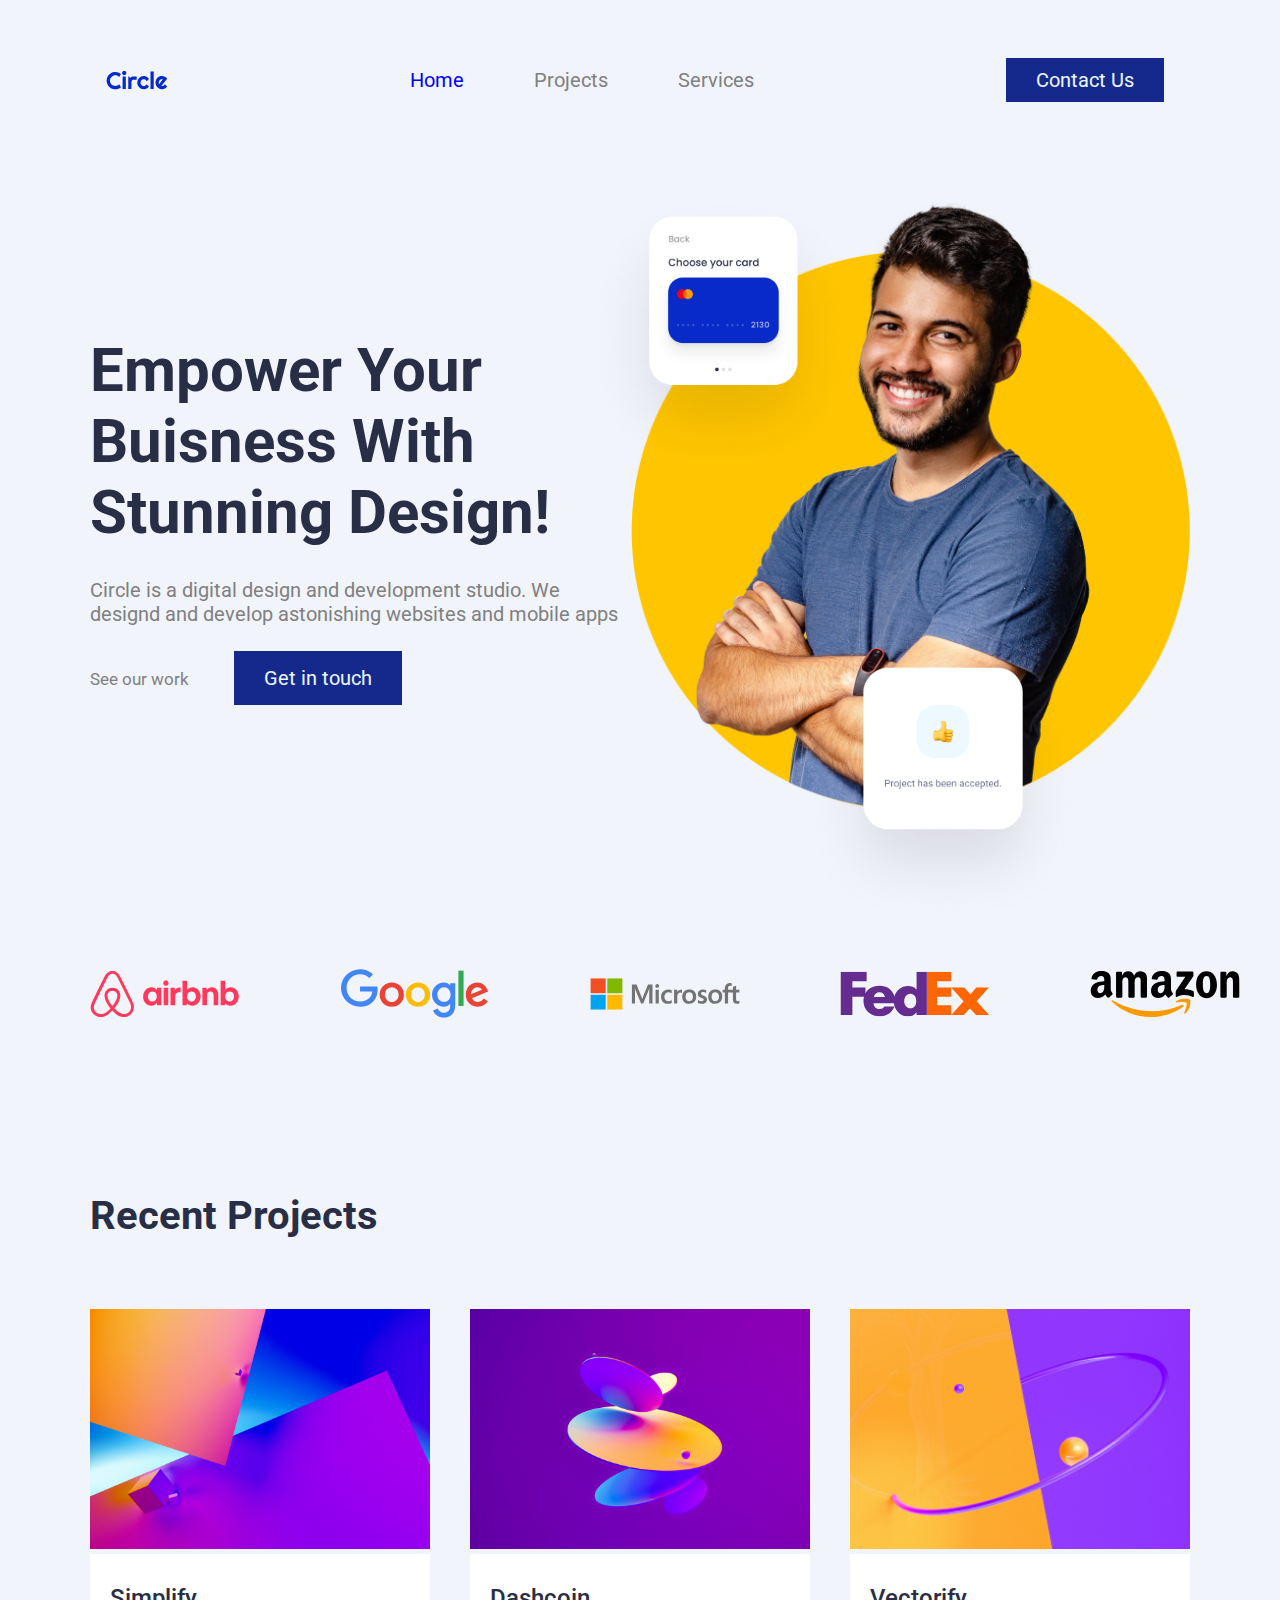
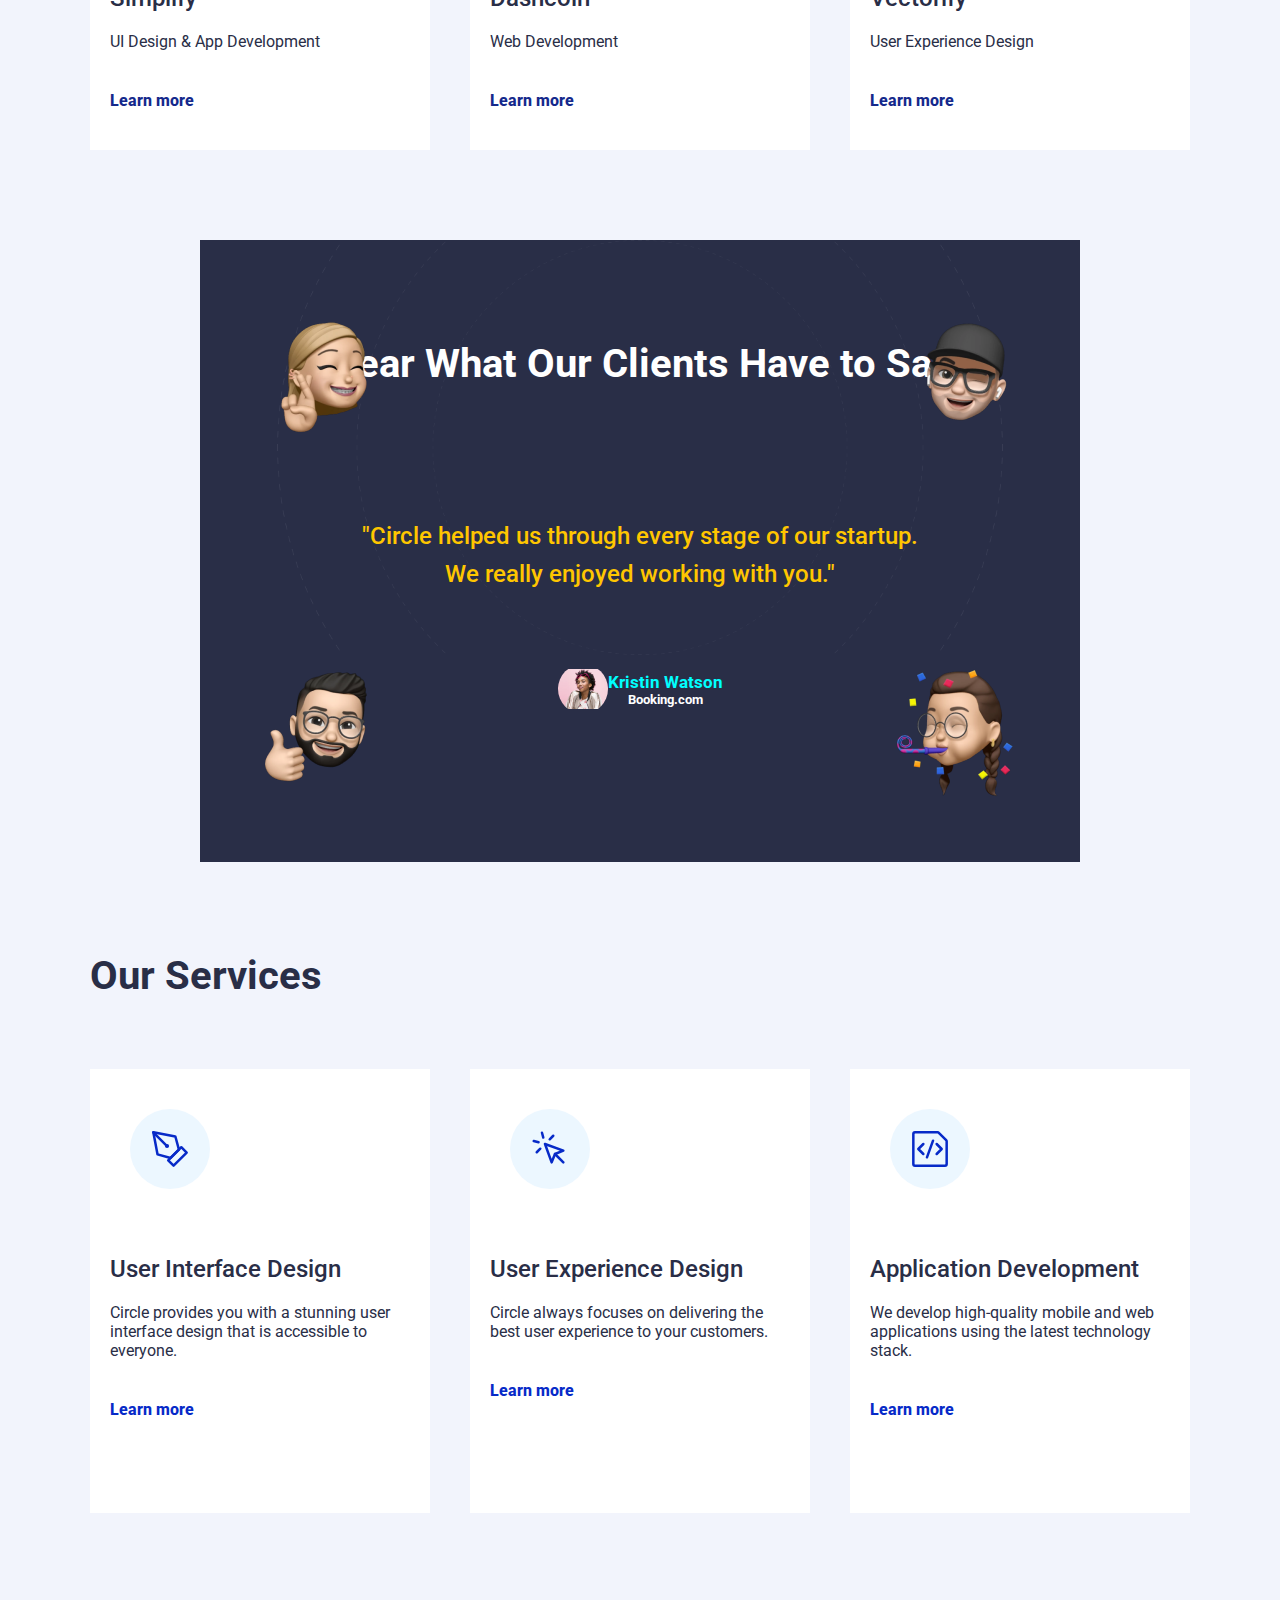
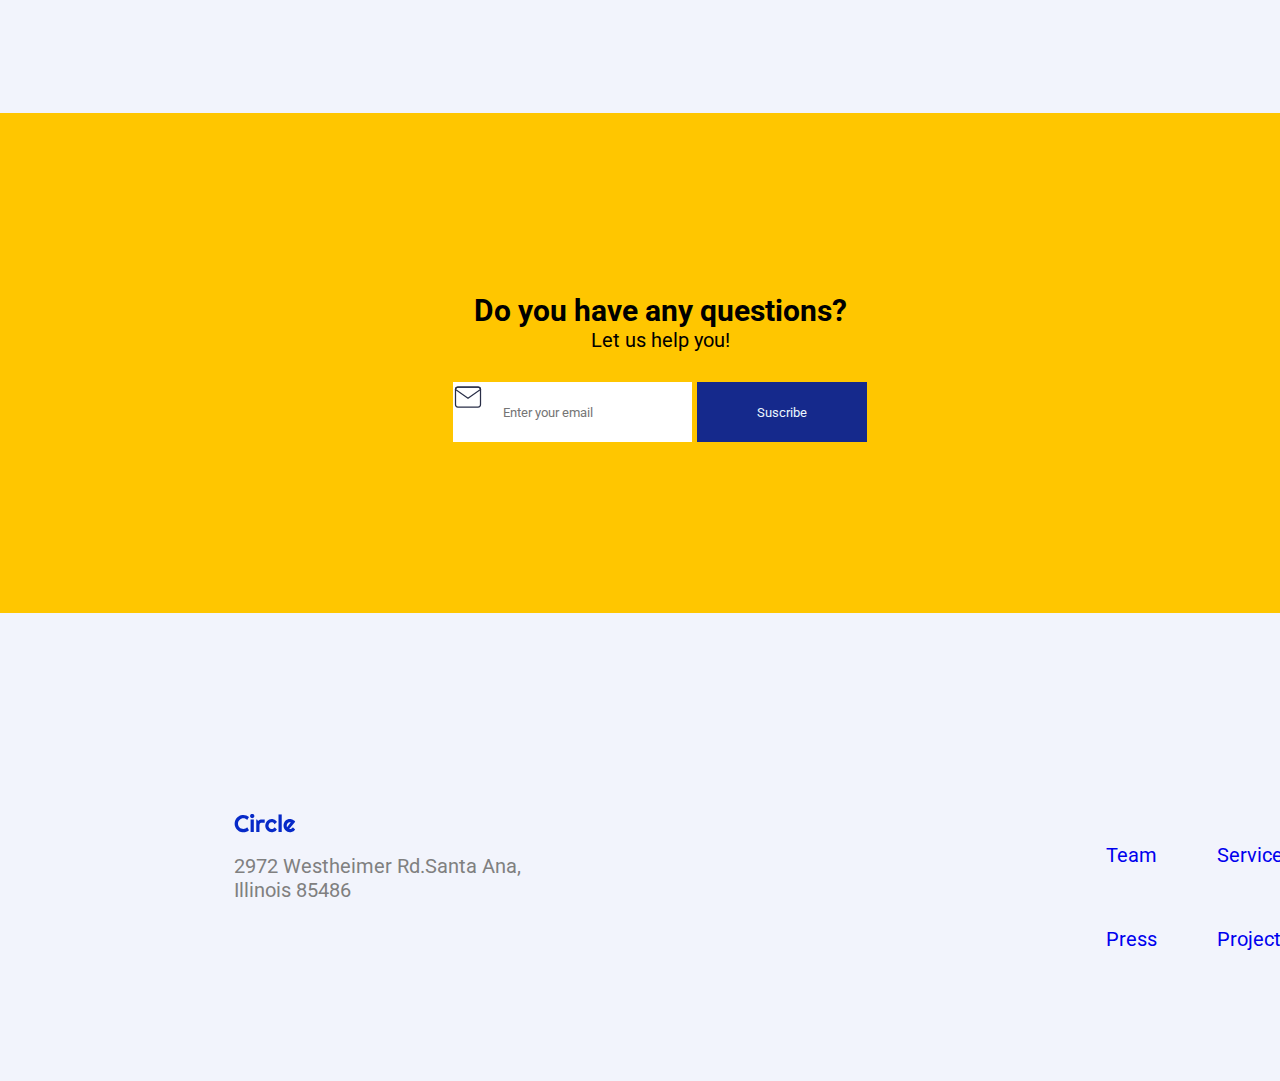
==== index.html @ 4d2ce707 "Main website done" ====
<!DOCTYPE html>
<html lang="en">
  <head>
    <meta charset="UTF-8" />
    <meta http-equiv="X-UA-Compatible" content="IE=edge" />
    <meta name="viewport" content="width=device-width, initial-scale=1.0" />
    <title>Document</title>
    <link rel="stylesheet" href="style.css" />
    <link rel="preconnect" href="https://fonts.googleapis.com">
<link rel="preconnect" href="https://fonts.gstatic.com" crossorigin>
<link href="https://fonts.googleapis.com/css2?family=Roboto+Condensed&family=Roboto:wght@400;500;700&display=swap" rel="stylesheet">
  </head>
  <body>
    <!-- Nav bar -->

    <nav class="sect-nav">
      <div class="nav-container">
          <img id="logCircle" src="/Img/logos/circle.svg" />
        <div class="link-nav">
          <a class="active-page" href="#">Home</a>
          <a href="#">Projects</a>
          <a href="#">Services</a>
        </div>
        <div class="anchorage">
          <a  id="but-nav" class="but-nav" href="#">Contact Us</a>
        </div>
      </div>        
    </nav>
  



    <!-- Section 1 -->
  
    <section class="sect1">
      <div class="container-sect1">
        
        <div class="text">          
          <h1>Empower Your Buisness With Stunning Design!</h1>
          <div>
            <p>
          Circle is a digital design and development studio. We designd and
          develop astonishing websites and mobile apps
            </p>
            <a class="text-a" href="#">See our work</a>
            <a href="" class="but-guy">Get in touch</a>
          </div>        
        </div>  
        <div class="imatges">
          <img class="img-guy" src="/Img/hero-image.png" />
          <img class="card-a" src="/Img/card-1.png" />
          <img class="card-b" src="/Img/card-2.png" />
        </div>    
      </div>    
    </section> 




    <!--  SPONSORS -->

  <div class="sponsors-container container">
    <div class="sponsors-div-container">
      <div class="sponsors">
        <a><img id="airB" src="/Img/logos/airbnb-logo.svg" /></a>
        <a><img id="goog" src="/Img/logos/google-logo.svg" /></a>
        <a><img id="micro" src="/Img/logos/microsoft-logo.svg" /></a>
        <a><img id="fedex" src="/Img/logos/fedex-logo.svg" /></a>
        <a><img id="amazon" src="/Img/logos/amazon-logo.svg" /></a>     
      </div>
    </div>
  </div>
    



    <!-- SECTION 2         DONE-->

    <section class="sect2 section">
      <div class="container">
        <h2 class="title-heading-h2">Recent Projects</h2>
        <div class="dad-card-container">
          <div class="dad-card-subcontainer">
          
            <div class="card">
              <div class="card-img-container">
                <img
                  class="card-img-general"
                  src="/Img/ProjectSection/1.jpg"
                  alt=""
                />
              </div>
              <div class="card-content">
                <h2 class="card-project-title">Simplify</h2>
                <p class="card-project-subtitle" card-project-">UI Design & App Development</p>
                <a class="card-project-botton" href="#">Learn more</a>
              </div>
            </div>
          
            <div class="card">
                <div class="card-img-container">
                  <img
                    class="card-img-general"
                    src="/Img/ProjectSection/2.jpg"
                    alt=""
                  />
                </div>
                <div class="card-content">
                  <h2 class="card-project-title">Dashcoin</h2>
                  <p class="card-project-subtitle" card-project-">Web Development</p>
                  <a class="card-project-botton" href="#">Learn more</a>
                </div>
            </div>
              
            <div class="card">
                <div class="card-img-container">
                  <img
                    class="card-img-general"
                    src="/Img/ProjectSection/4.jpg"
                    alt=""
                  />
                </div>
                <div class="card-content">
                  <h2 class="card-project-title">Vectorify</h2>
                  <p class="card-project-subtitle" card-project-">User Experience Design</p>
                  <a class="card-project-botton" href="#">Learn more</a>
                </div>
            </div>
          </div> 
        </div>
      </div>
    </section>


<!-- DARK SCREEN FACEE -->
<section class="dark-screen">
  <div class="emoji top-left"></div>
  <div class="emoji top-right"></div>
  <div class="emoji bottom-left"></div>
  <div class="emoji bottom-right"></div>
  <div class="dark-container">
    <h3>Hear What Our Clients Have to Say</h3>
    <div class="text-dark">"Circle helped us through every stage of our startup. We really enjoyed working with you."</div>
    <div class="client">
      <div class="client-img"></div>
      <div class="client-info">
        <div class="client-name">Kristin Watson</div>
        <div class="client-position">Booking.com</div>
      </div>
    </div>
  </div>
  
</section>

    <!--  SECTION 4        DONE-->

    <section class="sect4 section">
      <div class="container">
        <h2 class="title-heading-h2">Our Services</h2>
        <div class="service-container">
          <div class="service-subcontainer">
            <div class="service">
              <div class="service-img">
                <div class="service-icon icon1"></div>
              </div>
              <div class="service-content">
                <h2 class="service-title">User Interface Design</h2>
                <p class="service-subtitle">
                  Circle provides you with a stunning user interface design that
                  is accessible to everyone.
                </p>
                <a class="service-project-botton" href="#">Learn more</a>
              </div>
            </div>
            <div class="service">
              <div class="service-img">
                <div class="service-icon icon2"></div>
              </div>
              <div class="service-content">
                <h2 class="service-title">User Experience Design</h2>
                <p class="service-subtitle">
                  Circle always focuses on delivering the best user experience
                  to your customers.
                </p>
                <a class="service-project-botton" href="#">Learn more</a>
              </div>
            </div>
            <div class="service">
              <div class="service-img">
                <div class="service-icon icon3"></div>
              </div>
              <div class="service-content">
                <h2 class="service-title">Application Development</h2>
                <p class="service-subtitle">
                  We develop high-quality mobile and web applications using the
                  latest technology stack.
                </p>
                <a class="service-project-botton" href="#">Learn more</a>
              </div>
            </div>
          </div>
        </div>
      </div>
    </section> 



 
    <!--  SECTION 5  -->

    <section class=" sect5 section">
      <div class ="imput-container">
        <h2>Do you have any questions?</h2>
        <p>Let us help you!</p>
        <div class="imput-btn">
          <form action="">
            <input class= "imp" type="" placeholder="Enter your email">
            <a href="#"><button type="button" style="">Suscribe</button></a>
            
          </form>
        </div>
      </div>
    </section>  




    <!--  FOOTER !!! -->
    <section class="Footer">
      <div class="foot-container ">
        <div class="img-info">
          <div>
            <img src="/Img/logos/circle.svg" alt="">
          </div>
          <div class="info">
            <p>2972 Westheimer Rd.Santa Ana,<br>
            Illinois 85486</p>
          </div>
        </div>
        <div class="foot-place">
          <div class="about">         
            <a href="#">Team</a>
            <a href="#">Services</a>
             <a href="#">About Us</a>          
          </div>
          <div class="about sec">
            <a href="#">Press</a>
            <a href="#">Projects</a>
            <a href="#">Privacy Policy</a>
          </div>
      </div>
        

      </div>
    </section>




  </body>
</html>
---- style.css ----
/* //importar google fonts mediante cssS// */
/* @import url(“https://fonts.googleapis.com/css2?family=Roboto:wght@400;700&display=swap”); */
/* General styling */
*{
    margin: 0;
    padding: 0;
    font-family: "Roboto", sans-serif;
    /* background-color: #f2f4fc; */
}
body{
    background-color: #f2f4fc; 
    font-family: "Roboto", sans-serif;
    font-size: 20px;
}
h1{
    font-weight: bold;
    font-size: 60px;
    color: #292e47;
    margin: 20px 0px 30px;
}

/* HEADDIIINGSSSS H1 H2 H3 H4 I AFEGIR PROPIETATS */
.container {
    max-width: 1100px;
    margin-left: auto;
    margin-right: auto;
}
.title-heading-h2 {
    color: #292e47;
    font-size: 40px;
}


/*   NAV BAR */
.sect-nav{
  margin-top: 70px;
}
.nav-container{
    display: flex;
    justify-content: space-around;
    align-items: center;   
    height: 20px;
}
.nav-container a { 
    margin-right: 10px;
    text-decoration: none;
    padding: 30px 30px;
    color: gray; 
}
.nav-container .active-page{
    color: blue
}
/* .nav-container a:first-child{
    color: blue
} */
.nav-container a:hover{
    color: blue;
}

.anchorage a {
    color: white
}

/* /////////////PROVAR MODIVICAR NAV-CONTAINER A PER LA CLASSE LINK-NAV, POTSER AL CANVIAR DE DIV EN HI HAURÀ PROU */
.link-nav {
    display: flex;
}
#but-nav {
    background-color: #15298c;
    color: #ecf7ff;
    height: 10px;
    /* margin: 0px 40px 0px 40px; */
    padding: 10px 30px;
    text-decoration: none;
   
    
}


/*      SECTION 1  */

.container-sect1 {
    display: flex;
    justify-content: space-between;
    align-items: center;
    padding: 100px 30px 0px;
    margin: 0px 96px;
    max-width: 1100px;
    margin-right: auto;
    margin-left: auto;
}
.imatges{
    display: flex;
}
.img-guy{
    position:relative;
    width: 560px;
}
.card-a{
    position: absolute;
    left: 45%;
    top: 20%;
    right: auto;
    bottom: auto;
    width: 294px;
    vertical-align: middle;
    display: inline-block ;
    
}
.card-b{
    position: absolute;
    left: auto;
    top: auto;
    right: 15%;
    bottom: -3%;
    width: 290px;
    vertical-align: middle;
    display: inline-block;
}
.text{
    color: gray; 

}
.text p{
    margin: 0px 0px 40px;
}
.text-a{
    text-decoration: none;
    color: gray; 
    font-size: 17px;
}
.but-guy{
    background-color: #15298c;
    color: #ecf7ff;
    height: 50px;
    margin: 0px 40px 0px 40px;
    padding: 15px 30px;
    text-decoration: none;
   
}



/*  Projects CSS*/
.section {
    padding: 0px 30px,
}
.dad-card-container{
    margin-top: 70px;
}
.dad-card-subcontainer{
    display: flex;
    justify-content: space-between;
    flex-direction: row;
}
.card{
    width: 340px;
    max-height: 444px;
    display: flex;
    flex-direction: column;
}
.card-img-general{
    object-fit: cover;
    height: 240px;
    width: 100%;
}
.card-content{
    background-color: white;
    display: flex;
    flex-direction:  column;
    height: 100%;
    width: 100%;
}
.card-img-container{
    margin: 0;
}
.card-project-title{
    color: #292e47;
    font-size: 24px;
    font-weight: 500;
    margin: 30px 20px 20px 20px;
    background-color: white;
}
.card-project-subtitle{
    color: #292e47;
    font-size: 16px;
    margin: 0px 20px;
    background-color: white;
}
.card-project-botton{
    color: #292e47;
    font-size: 16px;
    margin: 40px 20px;
    background-color: white;
    color: #15298c;
    text-decoration: none;
    font-weight: 800;
}

/*  servicees  CSS*/

.service-container{
    margin-top: 70px;
}
.service-subcontainer{
    display: flex;
    justify-content: space-between;
    flex-direction: row;
}
.service{
    width: 340px;
    max-height: 444px;
    display: flex;
    flex-direction: column;
    
}
.service-img{
    object-fit: cover;
    height: 240px;
    width: 100%;
    background-color: white;
}
.service-content{
    background-color: white;
    display: flex;
    flex-direction:  column;
    height: 100%;
    width: 100%;
}
.service-icon {
    width: 80px;
    height: 80px;
    margin-top: 40px;
    margin-left: 40px;
    padding-bottom: 0px;
    padding-left: 0px;
    border-radius: 50%;
    background-color: #ecf7ff;
    /* background-image: url(/Img/Icons/1.svg); */
    background-position: 50% 50%;
    background-size: auto;
    background-repeat: no-repeat;    
}

.service-icon.icon1{
    background-image: url(/Img/Icons/1.svg);
}
.service-icon.icon2{
    background-image: url(/Img/Icons/2.svg);
}
.service-icon.icon3{
    background-image: url(/Img/Icons/3.svg);
}

.service-title{
    color: #292e47;
    font-size: 24px;
    font-weight: 500;
    margin: 30px 20px 20px 20px;
    background-color: white;
}
.service-subtitle{
    color: #292e47;
    font-size: 16px;
    margin: 0px 20px;
    background-color: white;
}
.service-project-botton{
    color: #292e47;
    font-size: 16px;
    margin: 40px 20px;
    background-color: white;
    color: #072ac8;
    text-decoration: none;
    font-weight: 800;
}



/*   SPONSORS  */

.sponsors-container{
    display: flex;
    justify-content: space-between;
    margin-bottom: 150px;
}
.sponsors-div-container {
    margin-top: 130px;
}
.sponsors{
    display: flex;
    flex-direction: row;
}
.sponsors img{
    margin-right: 100px;
}
#airB{
    display: flex;
    width: 150px;
    height: 96px;
    max-height: 96px;
    max-width: 150px;
}
#goog{
    display: flex;
    width: 150px;
    height: 96px;
    max-height: 96px;
    max-width: 150px;
}
#micro{
    display: flex;
    width: 150px;
    height: 96px;
    max-height: 96px;
    max-width: 150px;
}
#fedex{
    display: flex;
    width: 150px;
    height: 96px;
    max-height: 96px;
    max-width: 150px;
}
#amazon{
    display: flex;
    width: 150px;
    height: 96px;
    max-height: 96px;
    max-width: 150px;
}
/* .sect4{
    margin-top: 40px;
    padding: 0px 30px;
}
.container-general{
    max-width: 1100px;
    margin-left: auto;
    margin-right: auto;
}
.servicesheading{
    color: #292e47;
    font-size: 40px;
}
.service-container{

} */

/* ////////////  DARK SCREEN */
.dark-screen{
    position: relative;
    height: 622px;
    margin: 90px 200px 90px 200px;
    background-color: #292e47;
    background-image: url("./Img/impossible/orbit.png");
    background-position: 0px 0px;
    background-size: contain;
    background-repeat: no-repeat;
    
}

    
.dark-screen h3{
    color: white;
    font-size: 40px;
    margin: 100px 0px 10px;
    margin-bottom: 10px;
}
.dark-container{
    display: flex;
    justify-content: space-between;
    flex-direction: column;
    text-align: center;
    font-weight: bold;
}
.client{
    display: flex;
    align-items: center;
    flex-direction: row;
    text-align: center;
    justify-content: center;
    margin-top: 8% ;
}
.client-img{
    width: 50px;
    height: 50px;
    border-radius: 50%;
    background-image: url("./Img/impossible/profile.png");
    background-position: center;
    background-size: contain;
    background-repeat: no-repeat;
    max-width: 1320px;
}
.client-name{
    color: aqua;
    font-size: 17px;
}

.text-dark{
    color:#ffc600;
    font-size: 24px;
    margin-top: 120px;
    text-align: center;
    line-height: 160%;
    font-weight: 500;
    max-width: 560px;
    margin-right: auto;
    margin-left: auto;
}
.client-position{
    color: white;
    font-size: 13px;
}
.emoji {
    width: 150px;
    height: 150px;

}
.emoji.top-left{   
    position: absolute;
    left: 5%;
    top: 10%;
    right: auto;
    bottom: auto;
    background-image: url("./Img/impossible/memoji-1.png");
    background-position: 50% 50%;
    background-size: contain;
    background-repeat: no-repeat;
}
.emoji.top-right{
    position: absolute;
    background-image: url("./Img/impossible/memoji-2.png");
    top: 10%;
    right: 5%;
    bottom: auto;
    left: auto;
    background-position: 50% 50%;
    background-size: contain;
    background-repeat: no-repeat;
}

.emoji.bottom-left{  
    position: absolute;
    background-image: url("./Img/impossible/memoji-3.png");
    bottom: 10%;
    left: 5%;
    top: auto;
    right: auto;
    background-position: 50% 50%;
    background-size: contain;
    background-repeat: no-repeat;
}

.emoji.bottom-right{
    background-image: url("./Img/impossible/memoji-4.png");
    position: absolute;
    bottom: 10%;
    right: 5%;
    left: auto;
    top: auto;
    background-position: 50% 50%;
    background-size: contain;
    background-repeat: no-repeat;
}






/* SECTION 5 */

.sect5 {
    width: 1320px;
    height: 500px;
    max-width: 1320px;
    margin-top: 200px;
    margin-right: auto;
    margin-left: auto;
    background-color: #ffc600;
    display: flex;
    justify-content: center;
    align-items: center;
    text-align: justify;
}
.imput-container{
    text-align: center;
    margin-top: 10px;
}
.imput-btn{
    margin-top: 30px;

}
.imput-btn button {
    height: 60px;
    border: none;
    padding: 15px 60px;
    background-color: #15298c;
    color: #ecf7ff;
}
.imput-btn input{
    height: 60px;
    border: none;
    padding: 0px 12px 0px  50px;
}
.imp{
    background-image: url(/Img/mail.svg);
    background-repeat: no-repeat;
}

/* FOOTER !!!!! */
.foot-container{
    display: flex;
    justify-content: space-between;
    margin-top: 80px;
    width: 1320px;
    margin: 200px 0px 0px;
    padding: 0px 30px 100px;
    margin-left: 12%;
}
.foot-place{
    display: flex;
    flex-direction: column;
    justify-content: space-between;
}

.about{
    display: flex;
}

.about a{
    text-decoration: none;
    display: flex;
    justify-content: space-between;
    padding: 30px;
}
.about sec{
    display: flex;
    flex-direction: row;
}
.img-info{
    margin-left: 50px;
}
.info{
    display: flex;
    margin-top: 16px;
    color: gray;
}
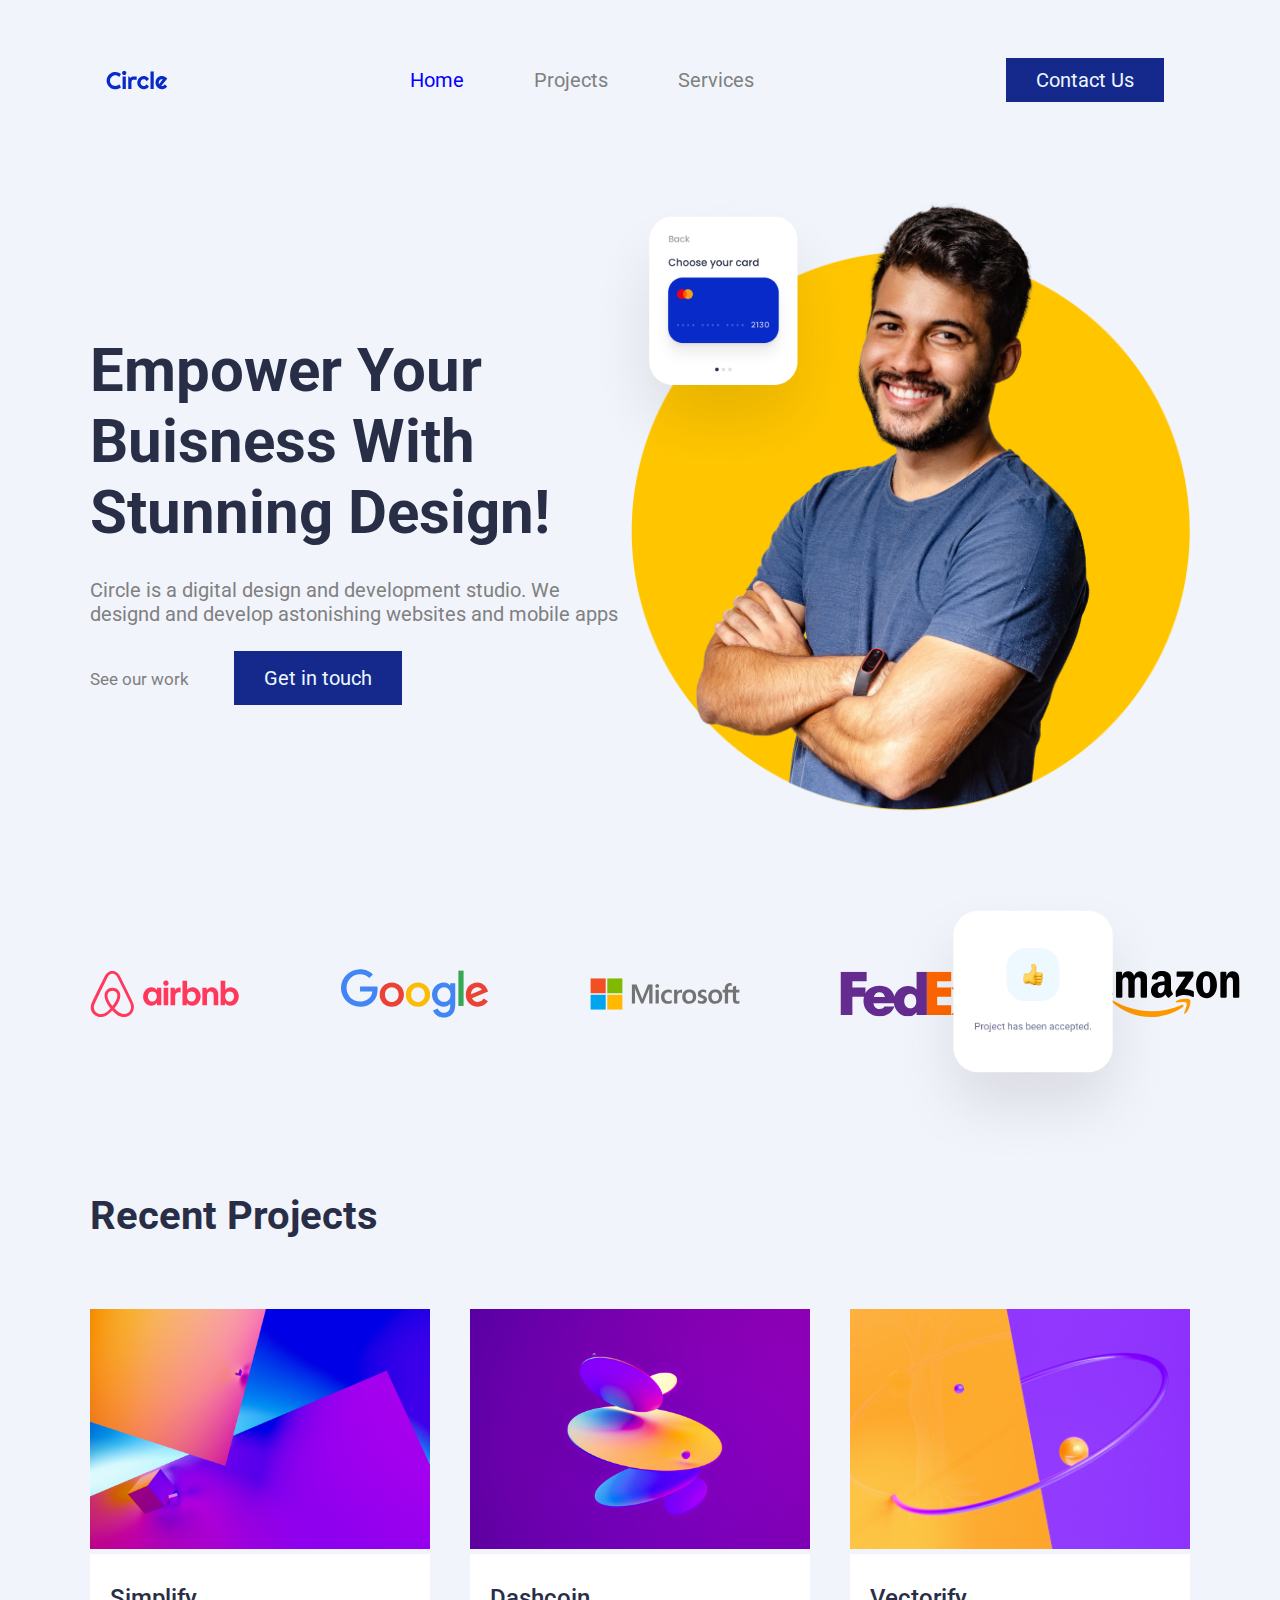
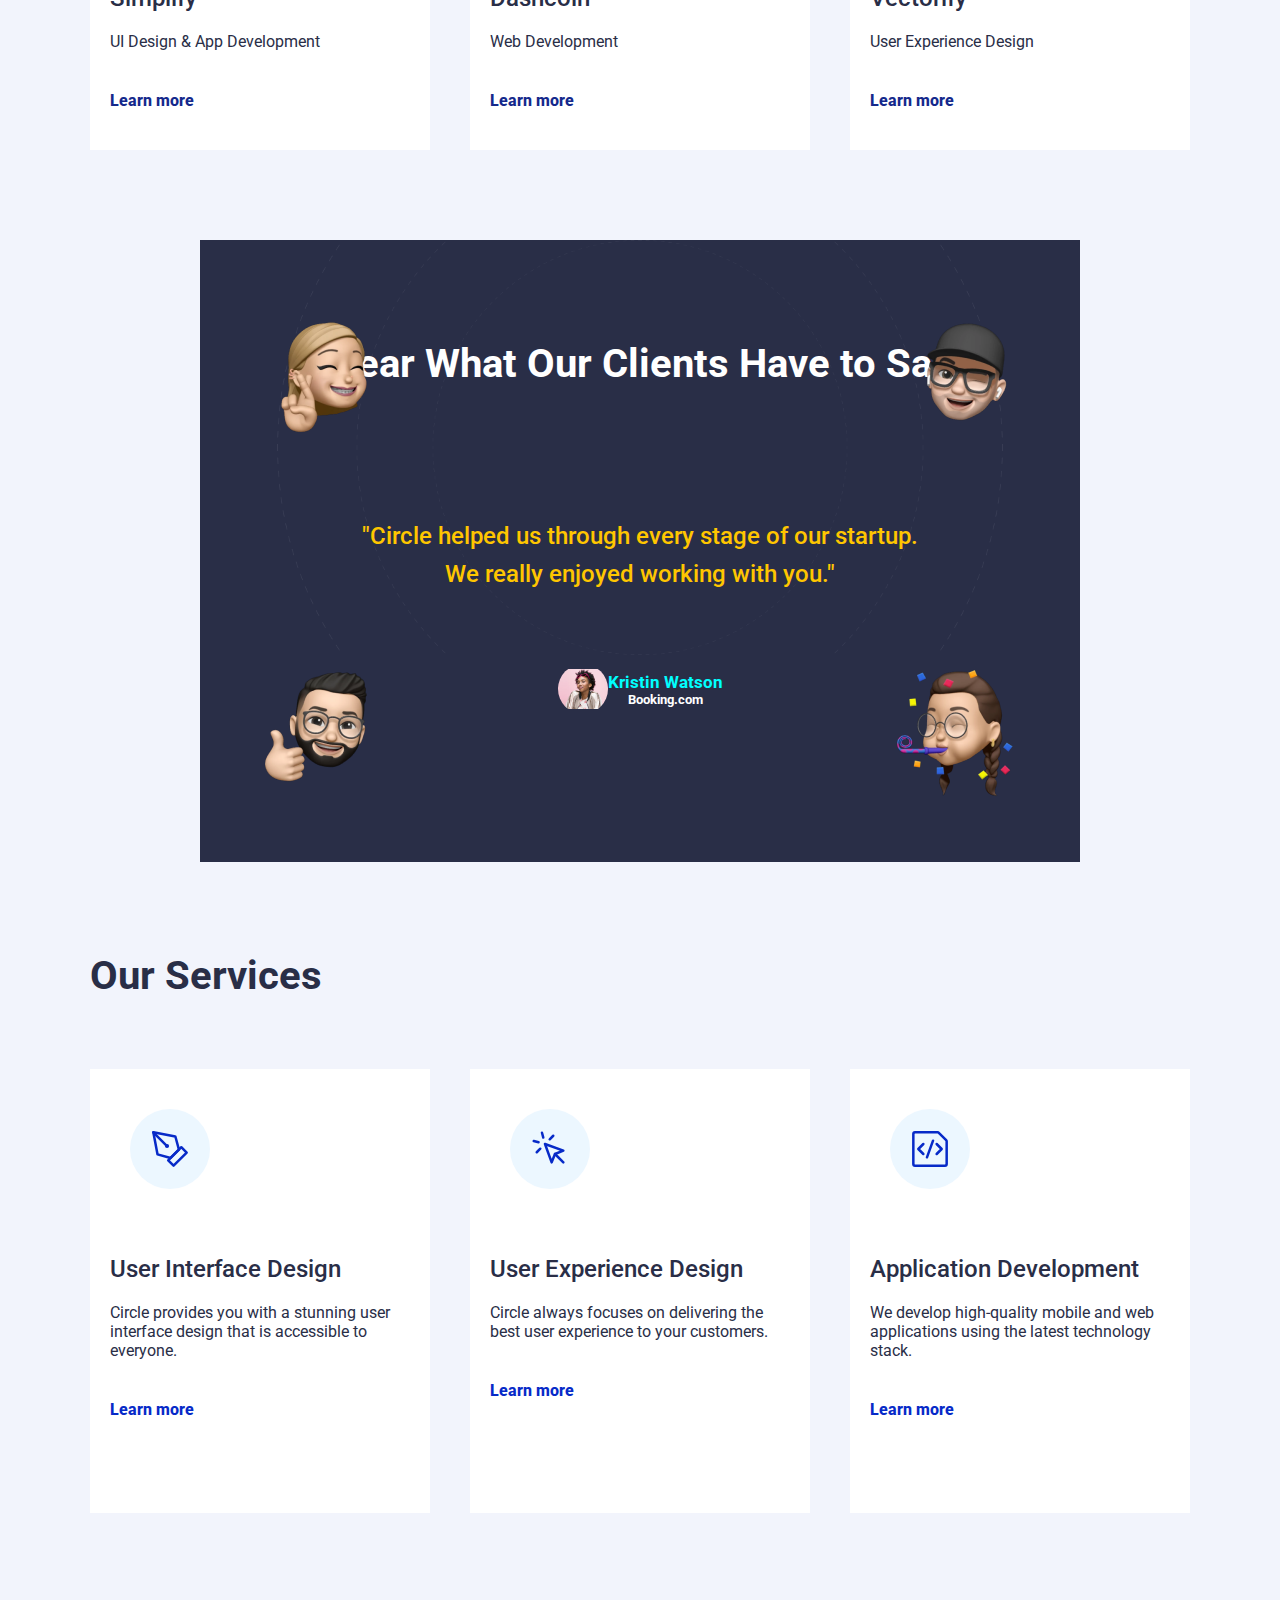
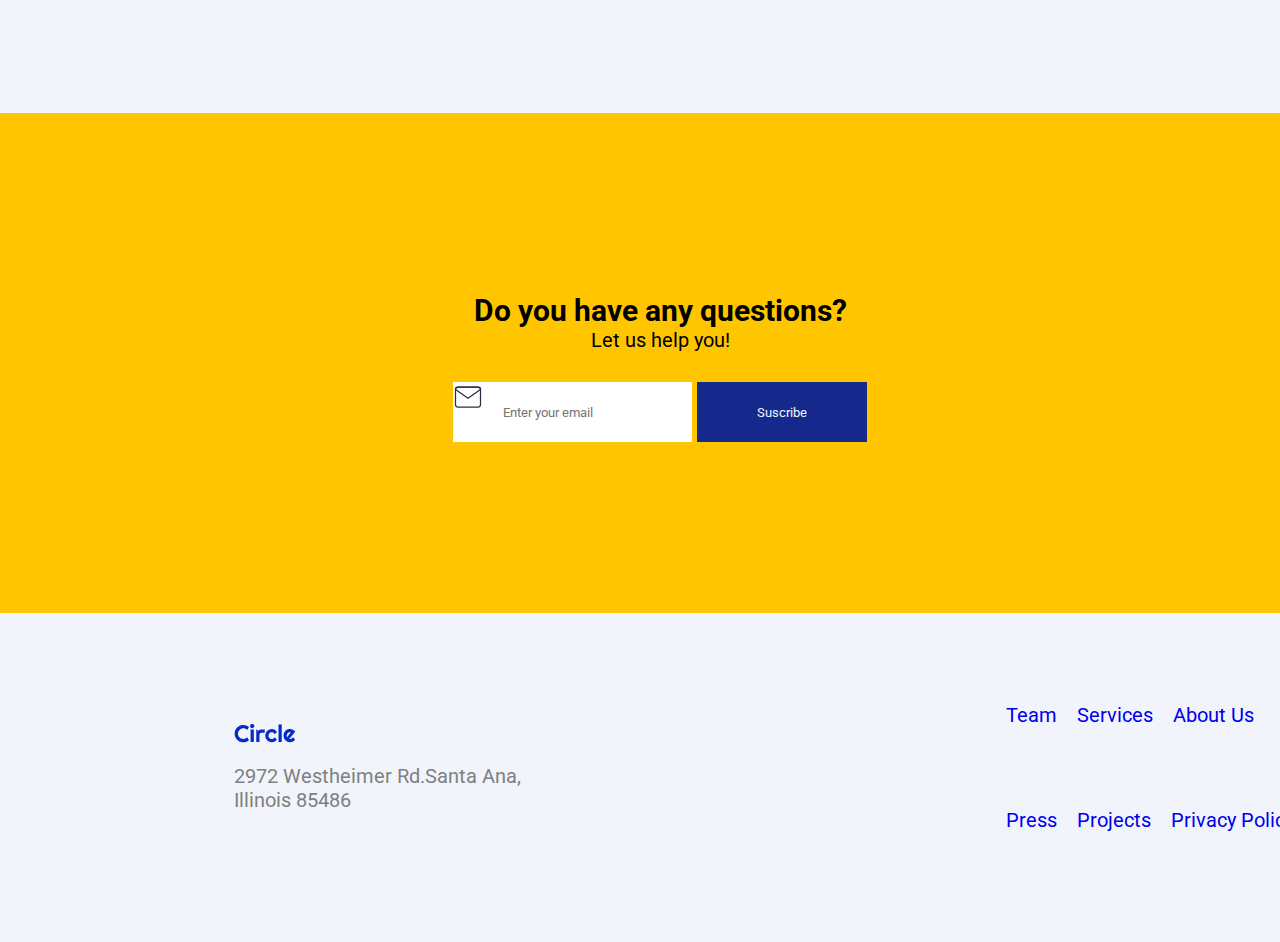
==== commit a81b7ec6: "solventing things" ====
--- a/index.html
+++ b/index.html
@@ -22,7 +22,7 @@
           <a href="#">Services</a>
         </div>
         <div class="anchorage">
-          <a  id="but-nav" class="but-nav" href="#">Contact Us</a>
+          <a  id="but-nav" class="but-nav" href="/form.html">Contact Us</a>
         </div>
       </div>        
     </nav>
@@ -93,7 +93,7 @@
               <div class="card-content">
                 <h2 class="card-project-title">Simplify</h2>
                 <p class="card-project-subtitle" card-project-">UI Design & App Development</p>
-                <a class="card-project-botton" href="#">Learn more</a>
+                <a class="card-project-botton" href="project.html">Learn more</a>
               </div>
             </div>
           
@@ -226,7 +226,7 @@
 
 
     <!--  FOOTER !!! -->
-    <section class="Footer">
+    <section class="footer">
       <div class="foot-container ">
         <div class="img-info">
           <div>
@@ -243,7 +243,7 @@
             <a href="#">Services</a>
              <a href="#">About Us</a>          
           </div>
-          <div class="about sec">
+          <div class="about-sec">
             <a href="#">Press</a>
             <a href="#">Projects</a>
             <a href="#">Privacy Policy</a>
@@ -256,6 +256,6 @@
 
 
 
-
+  <script src="/index.js"></script>
   </body>
 </html>
--- a/style.css
+++ b/style.css
@@ -61,7 +61,7 @@
     color: white
 }
 
-/* /////////////PROVAR MODIVICAR NAV-CONTAINER A PER LA CLASSE LINK-NAV, POTSER AL CANVIAR DE DIV EN HI HAURÀ PROU */
+
 .link-nav {
     display: flex;
 }
@@ -72,9 +72,52 @@
     /* margin: 0px 40px 0px 40px; */
     padding: 10px 30px;
     text-decoration: none;
-   
+}
+
+
+
+/* /////////////// MAIN SECTION CORRESPONDIENTE A PROJECT.HTML( sIMPLIFY) */
+.main-section h1{
+    margin-top:100px;
+    font-weight: bold;
+    padding: 0px 200px;
+}
+.titles-web{
+    display: flex;
+    justify-content: space-between;
+    color: gray;
+    font-weight: bold ;
+    padding: 0px 220px;
+}  
+.main-img{
+    display: flex;
+    justify-items: center;
+    margin-top: 60px;
+    padding: ;
+}
+.the-img{
+    width: 100%;
+    height: 444px;
+    padding: 0px 220px;
     
-}
+
+}
+.text-simpl{
+    padding: 0px 220px;
+}
+.parrafo{
+    margin-top: 80px;
+    font-size: 20px;
+}
+.parrafo-dos{
+    margin-top: 10px;
+    margin-bottom: 150px;
+    font-size: 20px;
+}
+
+
+
+
 
 
 /*      SECTION 1  */
@@ -111,8 +154,8 @@
     position: absolute;
     left: auto;
     top: auto;
-    right: 15%;
-    bottom: -3%;
+    right: 8%;
+    bottom: -30%;
     width: 290px;
     vertical-align: middle;
     display: inline-block;
@@ -509,40 +552,47 @@
 }
 
 /* FOOTER !!!!! */
+
 .foot-container{
     display: flex;
     justify-content: space-between;
-    margin-top: 80px;
+    margin-top: 0px;
     width: 1320px;
-    margin: 200px 0px 0px;
+    margin: 80px 0px 0px;
     padding: 0px 30px 100px;
     margin-left: 12%;
 }
-.foot-place{
-    display: flex;
-    flex-direction: column;
-    justify-content: space-between;
-}
-
-.about{
-    display: flex;
-}
-
-.about a{
-    text-decoration: none;
-    display: flex;
-    justify-content: space-between;
+.img-info{
+    margin-left: 20px;
     padding: 30px;
-}
-.about sec{
-    display: flex;
-    flex-direction: row;
-}
-.img-info{
-    margin-left: 50px;
 }
 .info{
     display: flex;
     margin-top: 16px;
     color: gray;
-}+}
+.foot-place{
+    display: flex;
+    flex-direction: column;
+    justify-content: space-between;
+    margin-left: 100px;
+    margin-right: 200px;
+}
+.about{
+    display: flex;
+}
+.about a{
+    text-decoration: none;
+    display: flex;
+    justify-content: space-between;
+    padding: 10px;
+}
+.about-sec a{
+    text-decoration: none;
+    display: flex;
+    justify-content: space-between;
+    padding: 10px;
+}
+.about-sec{
+    display: flex;
+}
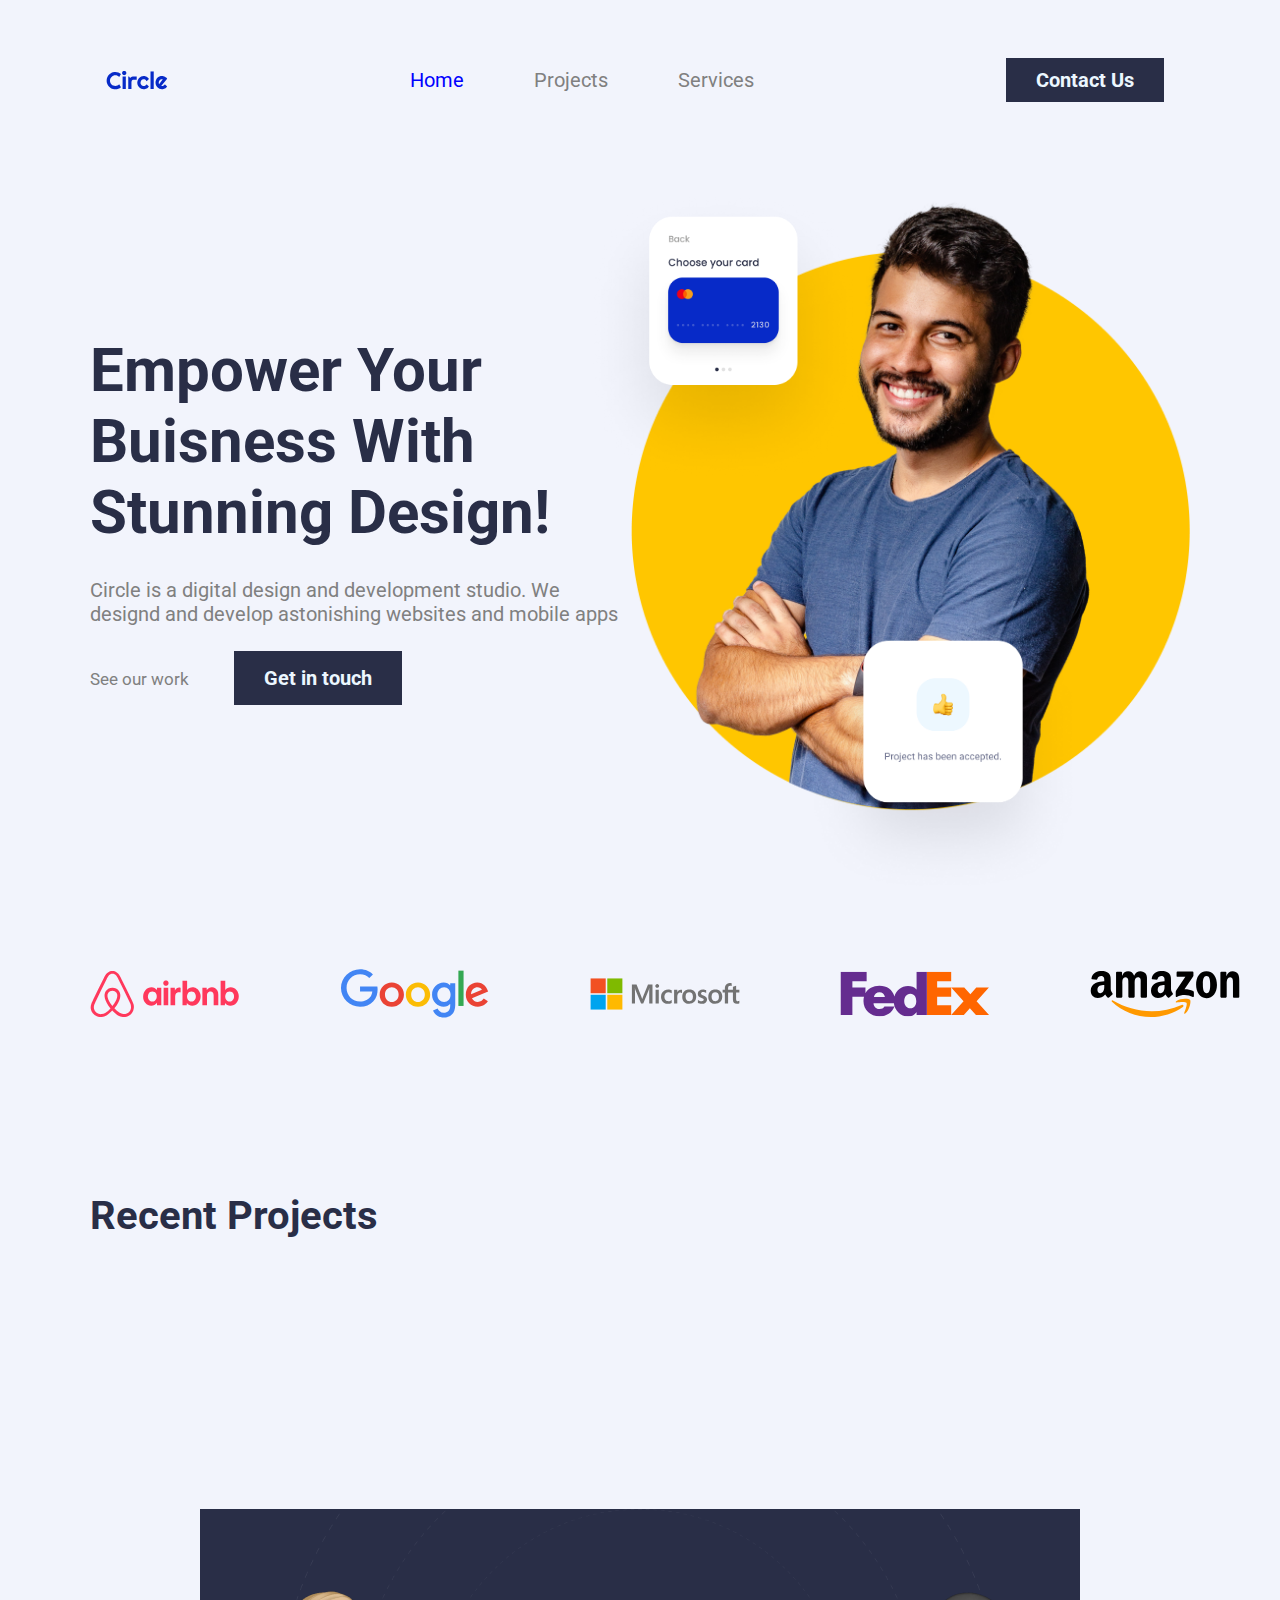
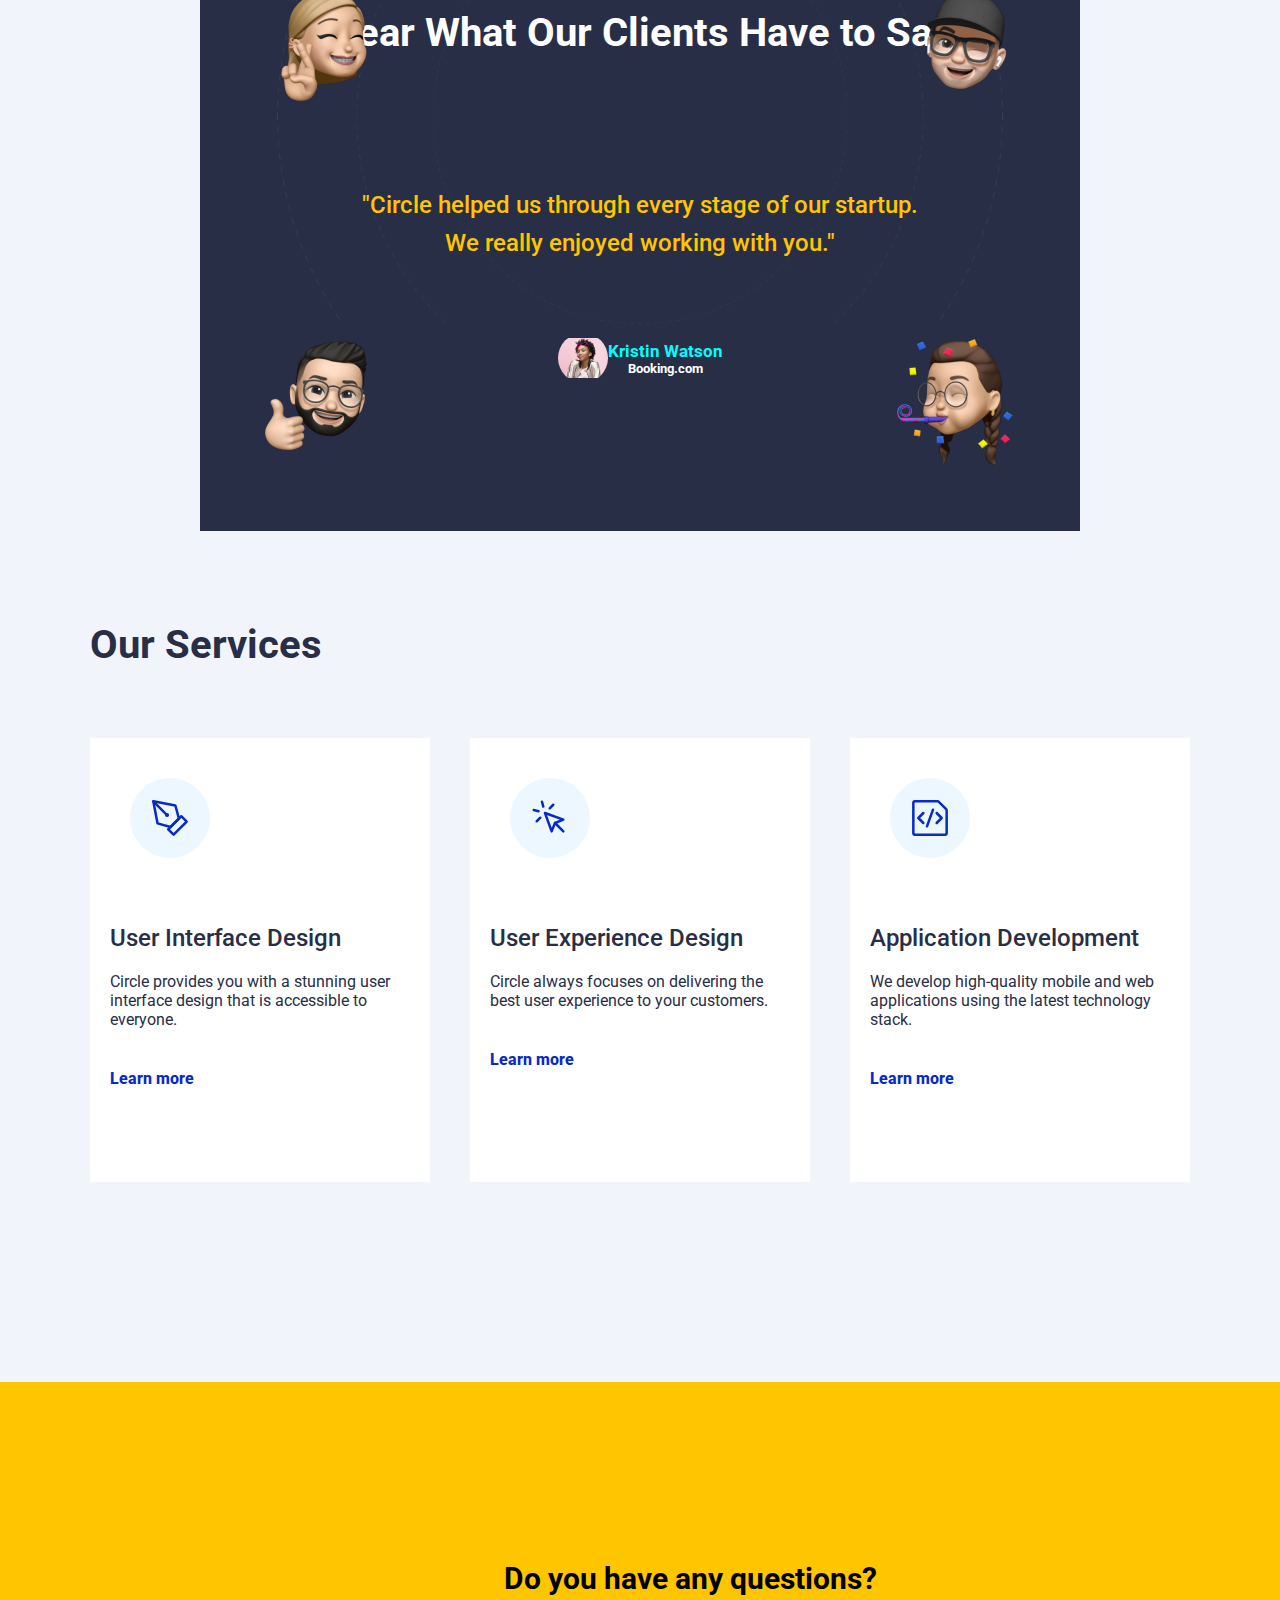
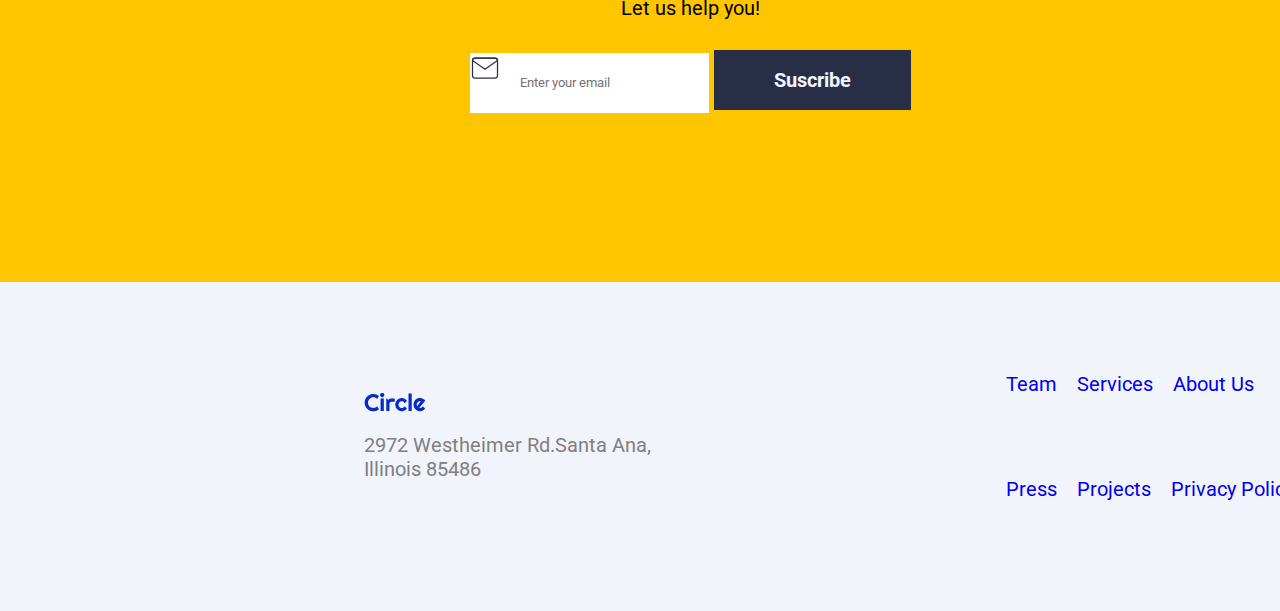
==== commit 585fbec8: "Form, fornt nd project html cdd done" ====
--- a/index.html
+++ b/index.html
@@ -18,7 +18,7 @@
           <img id="logCircle" src="/Img/logos/circle.svg" />
         <div class="link-nav">
           <a class="active-page" href="#">Home</a>
-          <a href="#">Projects</a>
+          <a href="/project.html">Projects</a>
           <a href="#">Services</a>
         </div>
         <div class="anchorage">
@@ -82,7 +82,7 @@
         <div class="dad-card-container">
           <div class="dad-card-subcontainer">
           
-            <div class="card">
+            <!-- <div class="card">
               <div class="card-img-container">
                 <img
                   class="card-img-general"
@@ -95,9 +95,9 @@
                 <p class="card-project-subtitle" card-project-">UI Design & App Development</p>
                 <a class="card-project-botton" href="project.html">Learn more</a>
               </div>
-            </div>
+            </div> -->
           
-            <div class="card">
+            <!-- <div class="card">
                 <div class="card-img-container">
                   <img
                     class="card-img-general"
@@ -125,7 +125,7 @@
                   <p class="card-project-subtitle" card-project-">User Experience Design</p>
                   <a class="card-project-botton" href="#">Learn more</a>
                 </div>
-            </div>
+            </div> -->
           </div> 
         </div>
       </div>
@@ -256,6 +256,6 @@
 
 
 
-  <script src="/index.js"></script>
+  <script src="index.js"></script>
   </body>
 </html>
--- a/style.css
+++ b/style.css
@@ -1,376 +1,431 @@
 /* //importar google fonts mediante cssS// */
 /* @import url(“https://fonts.googleapis.com/css2?family=Roboto:wght@400;700&display=swap”); */
 /* General styling */
-*{
-    margin: 0;
-    padding: 0;
-    font-family: "Roboto", sans-serif;
-    /* background-color: #f2f4fc; */
-}
-body{
-    background-color: #f2f4fc; 
-    font-family: "Roboto", sans-serif;
-    font-size: 20px;
-}
-h1{
-    font-weight: bold;
-    font-size: 60px;
-    color: #292e47;
-    margin: 20px 0px 30px;
+* {
+  margin: 0;
+  padding: 0;
+  font-family: "Roboto", sans-serif;
+  /* background-color: #f2f4fc; */
+}
+body {
+  background-color: #f2f4fc;
+  font-family: "Roboto", sans-serif;
+  font-size: 20px;
+}
+h1 {
+  font-weight: bold;
+  font-size: 60px;
+  color: #292e47;
+  margin: 20px 0px 30px;
 }
 
 /* HEADDIIINGSSSS H1 H2 H3 H4 I AFEGIR PROPIETATS */
 .container {
-    max-width: 1100px;
-    margin-left: auto;
-    margin-right: auto;
+  max-width: 1100px;
+  margin-left: auto;
+  margin-right: auto;
+  margin-bottom: 200px;
 }
 .title-heading-h2 {
-    color: #292e47;
-    font-size: 40px;
-}
-
+  color: #292e47;
+  font-size: 40px;
+  font-weight: bold;
+}
 
 /*   NAV BAR */
-.sect-nav{
+.sect-nav {
   margin-top: 70px;
 }
-.nav-container{
-    display: flex;
-    justify-content: space-around;
-    align-items: center;   
-    height: 20px;
-}
-.nav-container a { 
-    margin-right: 10px;
-    text-decoration: none;
-    padding: 30px 30px;
-    color: gray; 
-}
-.nav-container .active-page{
-    color: blue
+.nav-container {
+  display: flex;
+  justify-content: space-around;
+  align-items: center;
+  height: 20px;
+}
+.nav-container a {
+  margin-right: 10px;
+  text-decoration: none;
+  padding: 30px 30px;
+  color: gray;
+}
+.nav-container .active-page {
+  color: blue;
 }
 /* .nav-container a:first-child{
     color: blue
 } */
-.nav-container a:hover{
-    color: blue;
+.nav-container a:hover {
+  color: blue;
 }
 
 .anchorage a {
-    color: white
-}
-
+  color: white;
+}
 
 .link-nav {
-    display: flex;
+  display: flex;
 }
 #but-nav {
-    background-color: #15298c;
-    color: #ecf7ff;
-    height: 10px;
-    /* margin: 0px 40px 0px 40px; */
-    padding: 10px 30px;
-    text-decoration: none;
-}
-
-
+  background-color: #292e47;
+  font-weight: bold;
+  color: #ecf7ff;
+  height: 10px;
+  /* margin: 0px 40px 0px 40px; */
+  padding: 10px 30px;
+  text-decoration: none;
+}
 
 /* /////////////// MAIN SECTION CORRESPONDIENTE A PROJECT.HTML( sIMPLIFY) */
-.main-section h1{
-    margin-top:100px;
-    font-weight: bold;
-    padding: 0px 200px;
-}
-.titles-web{
-    display: flex;
-    justify-content: space-between;
-    color: gray;
-    font-weight: bold ;
-    padding: 0px 220px;
-}  
-.main-img{
-    display: flex;
-    justify-items: center;
-    margin-top: 60px;
-    padding: ;
-}
-.the-img{
-    width: 100%;
-    height: 444px;
-    padding: 0px 220px;
-    
-
-}
-.text-simpl{
-    padding: 0px 220px;
-}
-.parrafo{
-    margin-top: 80px;
-    font-size: 20px;
-}
-.parrafo-dos{
-    margin-top: 10px;
-    margin-bottom: 150px;
-    font-size: 20px;
-}
-
-
-
-
-
+.main-section h1 {
+  margin-top: 100px;
+  font-weight: bold;
+  padding: 0px 200px;
+}
+.titles-web {
+  display: flex;
+  justify-content: space-between;
+  color: gray;
+  font-weight: bold;
+  padding: 0px 220px;
+}
+.main-img {
+  display: flex;
+  justify-items: center;
+  margin-top: 60px;
+  padding: ;
+}
+.the-img {
+  width: 100%;
+  height: 444px;
+  padding: 0px 220px;
+  background-size: cover;
+}
+.text-simpl {
+  padding: 0px 220px;
+  font-size: 20px;
+  line-height: 30px;
+  margin-bottom: 150px;
+}
+.parrafo {
+  margin-top: 80px;
+  font-size: 20px;
+}
+.parrafo-dos {
+  margin-top: 10px;
+  margin-bottom: 150px;
+  font-size: 20px;
+}
+
+/* /////////////// FORMULAARI ////////// */
+
+.formulari-container h1 {
+  color: #292e47;
+  font-size: px;
+  line-height: 20px;
+  margin-top: 150px;
+  margin-bottom: 80px;
+  margin-left: 350px;
+  font-weight: bold;
+}
+.imp-container {
+  margin-left: 350px;
+  width: 100%;
+  padding-left: 20px;
+  color: #8c92ae;
+  font-size: 20px;
+  display: flex;
+  flex-direction: row;
+}
+.imp-name {
+  width: 1100px;
+}
+.together {
+  display: flex;
+  padding: 20px 0px;
+}
+.imp-email {
+  width: 500px;
+}
+.imp-phone {
+  width: 500px;
+  padding: 0px 100px;
+}
+.imp-message {
+  width: 1100px;
+}
+.imp-message input {
+  height: 100px;
+}
+.sumbit {
+  background-color: #292e47;
+  color: white;
+  width: 1140px;
+  padding: 30px;
+  margin-top: 30px;
+  font-weight: bold;
+  font-size: 20px;
+}
+.imp-holder {
+  height: 10px;
+  width: 100%;
+  padding: 20px;
+  line-height: 20px;
+  display: flex;
+  text-align: start;
+  flex-direction: column;
+  background-color: rgba(107, 112, 141, 0.1);
+  border: none;
+}
 
 /*      SECTION 1  */
 
 .container-sect1 {
-    display: flex;
-    justify-content: space-between;
-    align-items: center;
-    padding: 100px 30px 0px;
-    margin: 0px 96px;
-    max-width: 1100px;
-    margin-right: auto;
-    margin-left: auto;
-}
-.imatges{
-    display: flex;
-}
-.img-guy{
-    position:relative;
-    width: 560px;
-}
-.card-a{
-    position: absolute;
-    left: 45%;
-    top: 20%;
-    right: auto;
-    bottom: auto;
-    width: 294px;
-    vertical-align: middle;
-    display: inline-block ;
-    
-}
-.card-b{
-    position: absolute;
-    left: auto;
-    top: auto;
-    right: 8%;
-    bottom: -30%;
-    width: 290px;
-    vertical-align: middle;
-    display: inline-block;
-}
-.text{
-    color: gray; 
-
-}
-.text p{
-    margin: 0px 0px 40px;
-}
-.text-a{
-    text-decoration: none;
-    color: gray; 
-    font-size: 17px;
-}
-.but-guy{
-    background-color: #15298c;
-    color: #ecf7ff;
-    height: 50px;
-    margin: 0px 40px 0px 40px;
-    padding: 15px 30px;
-    text-decoration: none;
-   
-}
-
-
+  display: flex;
+  justify-content: space-between;
+  align-items: center;
+  padding: 100px 30px 0px;
+  margin: 0px 96px;
+  max-width: 1100px;
+  margin-right: auto;
+  margin-left: auto;
+}
+.imatges {
+  display: flex;
+}
+.img-guy {
+  position: relative;
+  width: 560px;
+}
+.card-a {
+  position: absolute;
+  left: 45%;
+  top: 20%;
+  right: auto;
+  bottom: auto;
+  width: 294px;
+  vertical-align: middle;
+  display: inline-block;
+}
+.card-b {
+  position: absolute;
+  left: auto;
+  top: auto;
+  right: 15%;
+  bottom: 0%;
+  width: 290px;
+  vertical-align: middle;
+  display: inline-block;
+}
+.text {
+  color: gray;
+}
+.text p {
+  margin: 0px 0px 40px;
+}
+.text-a {
+  text-decoration: none;
+  color: gray;
+  font-size: 17px;
+}
+.but-guy {
+  background-color: #292e47;
+  color: #ecf7ff;
+  height: 50px;
+  margin: 0px 40px 0px 40px;
+  padding: 15px 30px;
+  text-decoration: none;
+  font-weight: bold;
+}
 
 /*  Projects CSS*/
 .section {
-    padding: 0px 30px,
-}
-.dad-card-container{
-    margin-top: 70px;
-}
-.dad-card-subcontainer{
-    display: flex;
-    justify-content: space-between;
-    flex-direction: row;
-}
-.card{
-    width: 340px;
-    max-height: 444px;
-    display: flex;
-    flex-direction: column;
-}
-.card-img-general{
-    object-fit: cover;
-    height: 240px;
-    width: 100%;
-}
-.card-content{
-    background-color: white;
-    display: flex;
-    flex-direction:  column;
-    height: 100%;
-    width: 100%;
-}
-.card-img-container{
-    margin: 0;
-}
-.card-project-title{
-    color: #292e47;
-    font-size: 24px;
-    font-weight: 500;
-    margin: 30px 20px 20px 20px;
-    background-color: white;
-}
-.card-project-subtitle{
-    color: #292e47;
-    font-size: 16px;
-    margin: 0px 20px;
-    background-color: white;
-}
-.card-project-botton{
-    color: #292e47;
-    font-size: 16px;
-    margin: 40px 20px;
-    background-color: white;
-    color: #15298c;
-    text-decoration: none;
-    font-weight: 800;
+  padding: 0px 30px;
+}
+.dad-card-container {
+  margin-top: 70px;
+}
+.dad-card-subcontainer {
+  display: flex;
+  justify-content: space-between;
+  flex-direction: row;
+}
+.card {
+  width: 340px;
+  max-height: 444px;
+  display: flex;
+  flex-direction: column;
+}
+.card-img-general {
+  object-fit: cover;
+  height: 240px;
+  width: 100%;
+}
+.card-content {
+  background-color: white;
+  display: flex;
+  flex-direction: column;
+  height: 100%;
+  width: 100%;
+}
+.card-img-container {
+  margin: 0;
+}
+.card-project-title {
+  color: #292e47;
+  font-size: 24px;
+  font-weight: 500;
+  margin: 30px 20px 20px 20px;
+  background-color: white;
+  min-height: 112px;
+}
+.card-project-subtitle {
+  color: #292e47;
+  font-size: 16px;
+  margin: 0px 20px;
+  background-color: white;
+  /* Truncar o esconder texto */
+  overflow: hidden;
+  text-overflow: ellipsis;
+  white-space:nowrap;
+}
+.card-project-botton {
+  color: #292e47;
+  font-size: 16px;
+  margin: 40px 20px;
+  background-color: white;
+  color: #15298c;
+  text-decoration: none;
+  font-weight: 800;
 }
 
 /*  servicees  CSS*/
 
-.service-container{
-    margin-top: 70px;
-}
-.service-subcontainer{
-    display: flex;
-    justify-content: space-between;
-    flex-direction: row;
-}
-.service{
-    width: 340px;
-    max-height: 444px;
-    display: flex;
-    flex-direction: column;
-    
-}
-.service-img{
-    object-fit: cover;
-    height: 240px;
-    width: 100%;
-    background-color: white;
-}
-.service-content{
-    background-color: white;
-    display: flex;
-    flex-direction:  column;
-    height: 100%;
-    width: 100%;
+.service-container {
+  margin-top: 70px;
+}
+.service-subcontainer {
+  display: flex;
+  justify-content: space-between;
+  flex-direction: row;
+}
+.service {
+  width: 340px;
+  max-height: 444px;
+  display: flex;
+  flex-direction: column;
+}
+.service-img {
+  object-fit: cover;
+  height: 240px;
+  width: 100%;
+  background-color: white;
+}
+.service-content {
+  background-color: white;
+  display: flex;
+  flex-direction: column;
+  height: 100%;
+  width: 100%;
 }
 .service-icon {
-    width: 80px;
-    height: 80px;
-    margin-top: 40px;
-    margin-left: 40px;
-    padding-bottom: 0px;
-    padding-left: 0px;
-    border-radius: 50%;
-    background-color: #ecf7ff;
-    /* background-image: url(/Img/Icons/1.svg); */
-    background-position: 50% 50%;
-    background-size: auto;
-    background-repeat: no-repeat;    
-}
-
-.service-icon.icon1{
-    background-image: url(/Img/Icons/1.svg);
-}
-.service-icon.icon2{
-    background-image: url(/Img/Icons/2.svg);
-}
-.service-icon.icon3{
-    background-image: url(/Img/Icons/3.svg);
-}
-
-.service-title{
-    color: #292e47;
-    font-size: 24px;
-    font-weight: 500;
-    margin: 30px 20px 20px 20px;
-    background-color: white;
-}
-.service-subtitle{
-    color: #292e47;
-    font-size: 16px;
-    margin: 0px 20px;
-    background-color: white;
-}
-.service-project-botton{
-    color: #292e47;
-    font-size: 16px;
-    margin: 40px 20px;
-    background-color: white;
-    color: #072ac8;
-    text-decoration: none;
-    font-weight: 800;
-}
-
-
+  width: 80px;
+  height: 80px;
+  margin-top: 40px;
+  margin-left: 40px;
+  padding-bottom: 0px;
+  padding-left: 0px;
+  border-radius: 50%;
+  background-color: #ecf7ff;
+  /* background-image: url(/Img/Icons/1.svg); */
+  background-position: 50% 50%;
+  background-size: auto;
+  background-repeat: no-repeat;
+}
+
+.service-icon.icon1 {
+  background-image: url(/Img/Icons/1.svg);
+}
+.service-icon.icon2 {
+  background-image: url(/Img/Icons/2.svg);
+}
+.service-icon.icon3 {
+  background-image: url(/Img/Icons/3.svg);
+}
+
+.service-title {
+  color: #292e47;
+  font-size: 24px;
+  font-weight: 500;
+  margin: 30px 20px 20px 20px;
+  background-color: white;
+}
+.service-subtitle {
+  color: #292e47;
+  font-size: 16px;
+  margin: 0px 20px;
+  background-color: white;
+}
+.service-project-botton {
+  color: #292e47;
+  font-size: 16px;
+  margin: 40px 20px;
+  background-color: white;
+  color: #072ac8;
+  text-decoration: none;
+  font-weight: 800;
+}
 
 /*   SPONSORS  */
 
-.sponsors-container{
-    display: flex;
-    justify-content: space-between;
-    margin-bottom: 150px;
+.sponsors-container {
+  display: flex;
+  justify-content: space-between;
+  margin-bottom: 150px;
 }
 .sponsors-div-container {
-    margin-top: 130px;
-}
-.sponsors{
-    display: flex;
-    flex-direction: row;
-}
-.sponsors img{
-    margin-right: 100px;
-}
-#airB{
-    display: flex;
-    width: 150px;
-    height: 96px;
-    max-height: 96px;
-    max-width: 150px;
-}
-#goog{
-    display: flex;
-    width: 150px;
-    height: 96px;
-    max-height: 96px;
-    max-width: 150px;
-}
-#micro{
-    display: flex;
-    width: 150px;
-    height: 96px;
-    max-height: 96px;
-    max-width: 150px;
-}
-#fedex{
-    display: flex;
-    width: 150px;
-    height: 96px;
-    max-height: 96px;
-    max-width: 150px;
-}
-#amazon{
-    display: flex;
-    width: 150px;
-    height: 96px;
-    max-height: 96px;
-    max-width: 150px;
+  margin-top: 130px;
+}
+.sponsors {
+  display: flex;
+  flex-direction: row;
+}
+.sponsors img {
+  margin-right: 100px;
+}
+#airB {
+  display: flex;
+  width: 150px;
+  height: 96px;
+  max-height: 96px;
+  max-width: 150px;
+}
+#goog {
+  display: flex;
+  width: 150px;
+  height: 96px;
+  max-height: 96px;
+  max-width: 150px;
+}
+#micro {
+  display: flex;
+  width: 150px;
+  height: 96px;
+  max-height: 96px;
+  max-width: 150px;
+}
+#fedex {
+  display: flex;
+  width: 150px;
+  height: 96px;
+  max-height: 96px;
+  max-width: 150px;
+}
+#amazon {
+  display: flex;
+  width: 150px;
+  height: 96px;
+  max-height: 96px;
+  max-width: 150px;
 }
 /* .sect4{
     margin-top: 40px;
@@ -390,209 +445,203 @@
 } */
 
 /* ////////////  DARK SCREEN */
-.dark-screen{
-    position: relative;
-    height: 622px;
-    margin: 90px 200px 90px 200px;
-    background-color: #292e47;
-    background-image: url("./Img/impossible/orbit.png");
-    background-position: 0px 0px;
-    background-size: contain;
-    background-repeat: no-repeat;
-    
-}
-
-    
-.dark-screen h3{
-    color: white;
-    font-size: 40px;
-    margin: 100px 0px 10px;
-    margin-bottom: 10px;
-}
-.dark-container{
-    display: flex;
-    justify-content: space-between;
-    flex-direction: column;
-    text-align: center;
-    font-weight: bold;
-}
-.client{
-    display: flex;
-    align-items: center;
-    flex-direction: row;
-    text-align: center;
-    justify-content: center;
-    margin-top: 8% ;
-}
-.client-img{
-    width: 50px;
-    height: 50px;
-    border-radius: 50%;
-    background-image: url("./Img/impossible/profile.png");
-    background-position: center;
-    background-size: contain;
-    background-repeat: no-repeat;
-    max-width: 1320px;
-}
-.client-name{
-    color: aqua;
-    font-size: 17px;
-}
-
-.text-dark{
-    color:#ffc600;
-    font-size: 24px;
-    margin-top: 120px;
-    text-align: center;
-    line-height: 160%;
-    font-weight: 500;
-    max-width: 560px;
-    margin-right: auto;
-    margin-left: auto;
-}
-.client-position{
-    color: white;
-    font-size: 13px;
+.dark-screen {
+  position: relative;
+  height: 622px;
+  margin: 90px 200px 90px 200px;
+  background-color: #292e47;
+  background-image: url("./Img/impossible/orbit.png");
+  background-position: 0px 0px;
+  background-size: contain;
+  background-repeat: no-repeat;
+}
+
+.dark-screen h3 {
+  color: white;
+  font-size: 40px;
+  margin: 100px 0px 10px;
+  margin-bottom: 10px;
+}
+.dark-container {
+  display: flex;
+  justify-content: space-between;
+  flex-direction: column;
+  text-align: center;
+  font-weight: bold;
+}
+.client {
+  display: flex;
+  align-items: center;
+  flex-direction: row;
+  text-align: center;
+  justify-content: center;
+  margin-top: 8%;
+}
+.client-img {
+  width: 50px;
+  height: 50px;
+  border-radius: 50%;
+  background-image: url("./Img/impossible/profile.png");
+  background-position: center;
+  background-size: contain;
+  background-repeat: no-repeat;
+  max-width: 1320px;
+}
+.client-name {
+  color: aqua;
+  font-size: 17px;
+}
+
+.text-dark {
+  color: #ffc600;
+  font-size: 24px;
+  margin-top: 120px;
+  text-align: center;
+  line-height: 160%;
+  font-weight: 500;
+  max-width: 560px;
+  margin-right: auto;
+  margin-left: auto;
+}
+.client-position {
+  color: white;
+  font-size: 13px;
 }
 .emoji {
-    width: 150px;
-    height: 150px;
-
-}
-.emoji.top-left{   
-    position: absolute;
-    left: 5%;
-    top: 10%;
-    right: auto;
-    bottom: auto;
-    background-image: url("./Img/impossible/memoji-1.png");
-    background-position: 50% 50%;
-    background-size: contain;
-    background-repeat: no-repeat;
-}
-.emoji.top-right{
-    position: absolute;
-    background-image: url("./Img/impossible/memoji-2.png");
-    top: 10%;
-    right: 5%;
-    bottom: auto;
-    left: auto;
-    background-position: 50% 50%;
-    background-size: contain;
-    background-repeat: no-repeat;
-}
-
-.emoji.bottom-left{  
-    position: absolute;
-    background-image: url("./Img/impossible/memoji-3.png");
-    bottom: 10%;
-    left: 5%;
-    top: auto;
-    right: auto;
-    background-position: 50% 50%;
-    background-size: contain;
-    background-repeat: no-repeat;
-}
-
-.emoji.bottom-right{
-    background-image: url("./Img/impossible/memoji-4.png");
-    position: absolute;
-    bottom: 10%;
-    right: 5%;
-    left: auto;
-    top: auto;
-    background-position: 50% 50%;
-    background-size: contain;
-    background-repeat: no-repeat;
-}
-
-
-
-
-
+  width: 150px;
+  height: 150px;
+}
+.emoji.top-left {
+  position: absolute;
+
+  left: 5%;
+  top: 10%;
+  right: auto;
+  bottom: auto;
+  background-image: url("./Img/impossible/memoji-1.png");
+  background-position: 50% 50%;
+  background-size: contain;
+  background-repeat: no-repeat;
+}
+.emoji.top-right {
+  position: absolute;
+  background-image: url("./Img/impossible/memoji-2.png");
+  top: 10%;
+  right: 5%;
+  bottom: auto;
+  left: auto;
+  background-position: 50% 50%;
+  background-size: contain;
+  background-repeat: no-repeat;
+}
+
+.emoji.bottom-left {
+  position: absolute;
+  background-image: url("./Img/impossible/memoji-3.png");
+  bottom: 10%;
+  left: 5%;
+  top: auto;
+  right: auto;
+  background-position: 50% 50%;
+  background-size: contain;
+  background-repeat: no-repeat;
+}
+
+.emoji.bottom-right {
+  background-image: url("./Img/impossible/memoji-4.png");
+  position: absolute;
+  bottom: 10%;
+  right: 5%;
+  left: auto;
+  top: auto;
+  background-position: 50% 50%;
+  background-size: contain;
+  background-repeat: no-repeat;
+}
 
 /* SECTION 5 */
 
 .sect5 {
-    width: 1320px;
-    height: 500px;
-    max-width: 1320px;
-    margin-top: 200px;
-    margin-right: auto;
-    margin-left: auto;
-    background-color: #ffc600;
-    display: flex;
-    justify-content: center;
-    align-items: center;
-    text-align: justify;
-}
-.imput-container{
-    text-align: center;
-    margin-top: 10px;
-}
-.imput-btn{
-    margin-top: 30px;
-
+  width: 1320px;
+  height: 500px;
+  max-width: 1320px;
+  margin-top: 200px;
+  margin-right: auto;
+  margin-left: auto;
+  background-color: #ffc600;
+  display: flex;
+  justify-content: center;
+  align-items: center;
+  text-align: justify;
+}
+.imput-container {
+  text-align: center;
+  margin-top: 10px;
+}
+.imput-btn {
+  margin-top: 30px;
 }
 .imput-btn button {
-    height: 60px;
-    border: none;
-    padding: 15px 60px;
-    background-color: #15298c;
-    color: #ecf7ff;
-}
-.imput-btn input{
-    height: 60px;
-    border: none;
-    padding: 0px 12px 0px  50px;
-}
-.imp{
-    background-image: url(/Img/mail.svg);
-    background-repeat: no-repeat;
+  height: 60px;
+  border: none;
+  padding: 15px 60px;
+  background-color: #292e47;
+  color: #ecf7ff;
+  font-weight: bold;
+  font-size: 20px;
+}
+.imput-btn input {
+  height: 60px;
+  border: none;
+  padding: 0px 12px 0px 50px;
+}
+.imp {
+  background-image: url(/Img/mail.svg);
+  background-repeat: no-repeat;
 }
 
 /* FOOTER !!!!! */
 
-.foot-container{
-    display: flex;
-    justify-content: space-between;
-    margin-top: 0px;
-    width: 1320px;
-    margin: 80px 0px 0px;
-    padding: 0px 30px 100px;
-    margin-left: 12%;
-}
-.img-info{
-    margin-left: 20px;
-    padding: 30px;
-}
-.info{
-    display: flex;
-    margin-top: 16px;
-    color: gray;
-}
-.foot-place{
-    display: flex;
-    flex-direction: column;
-    justify-content: space-between;
-    margin-left: 100px;
-    margin-right: 200px;
-}
-.about{
-    display: flex;
-}
-.about a{
-    text-decoration: none;
-    display: flex;
-    justify-content: space-between;
-    padding: 10px;
-}
-.about-sec a{
-    text-decoration: none;
-    display: flex;
-    justify-content: space-between;
-    padding: 10px;
-}
-.about-sec{
-    display: flex;
-}
+.foot-container {
+  display: flex;
+  justify-content: space-between;
+  margin-top: 0px;
+  width: 1320px;
+  margin: 80px 0px 0px;
+  padding: 0px 30px 100px;
+  margin-left: 12%;
+}
+.img-info {
+  margin-left: 150px;
+  padding: 30px;
+}
+.info {
+  display: flex;
+  margin-top: 16px;
+  color: gray;
+}
+.foot-place {
+  display: flex;
+  flex-direction: column;
+  justify-content: space-between;
+  margin-left: 100px;
+  margin-right: 200px;
+}
+.about {
+  display: flex;
+}
+.about a {
+  text-decoration: none;
+  display: flex;
+  justify-content: space-between;
+  padding: 10px;
+}
+.about-sec a {
+  text-decoration: none;
+  display: flex;
+  justify-content: space-between;
+  padding: 10px;
+}
+.about-sec {
+  display: flex;
+}
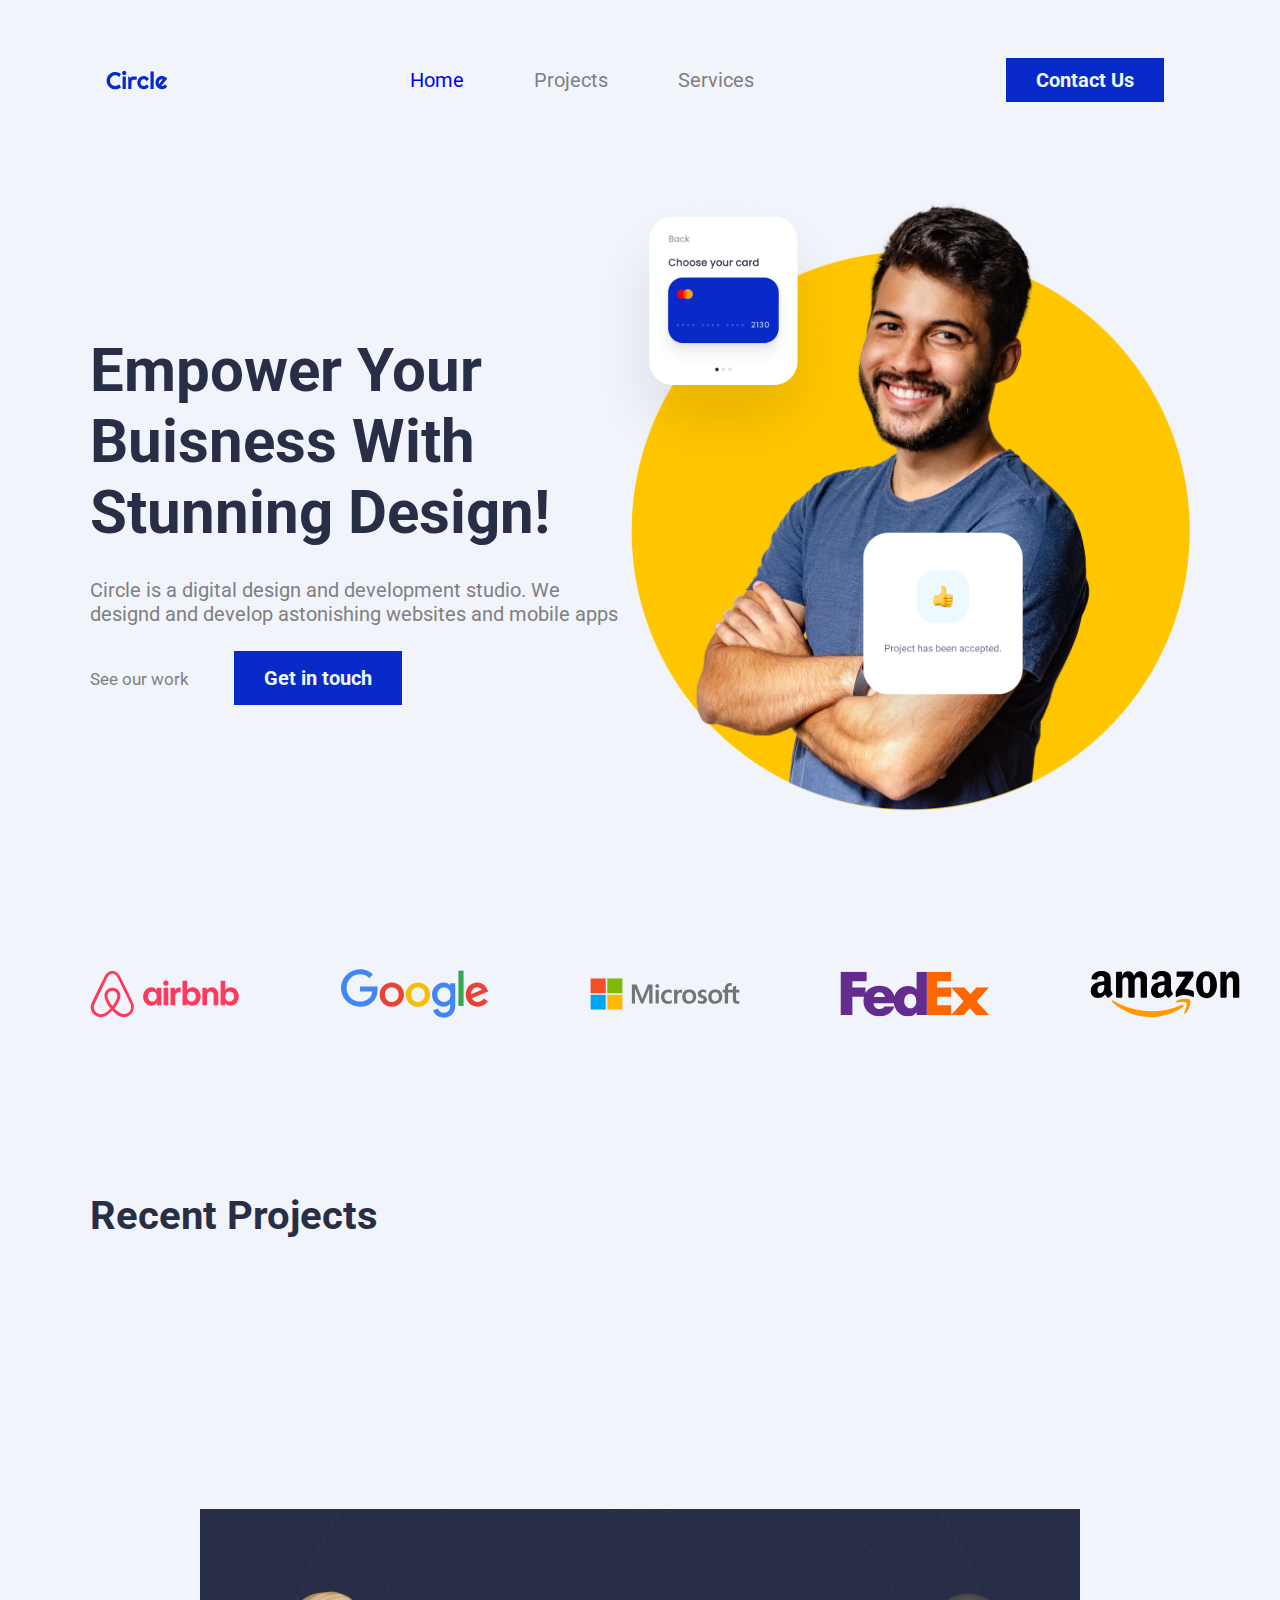
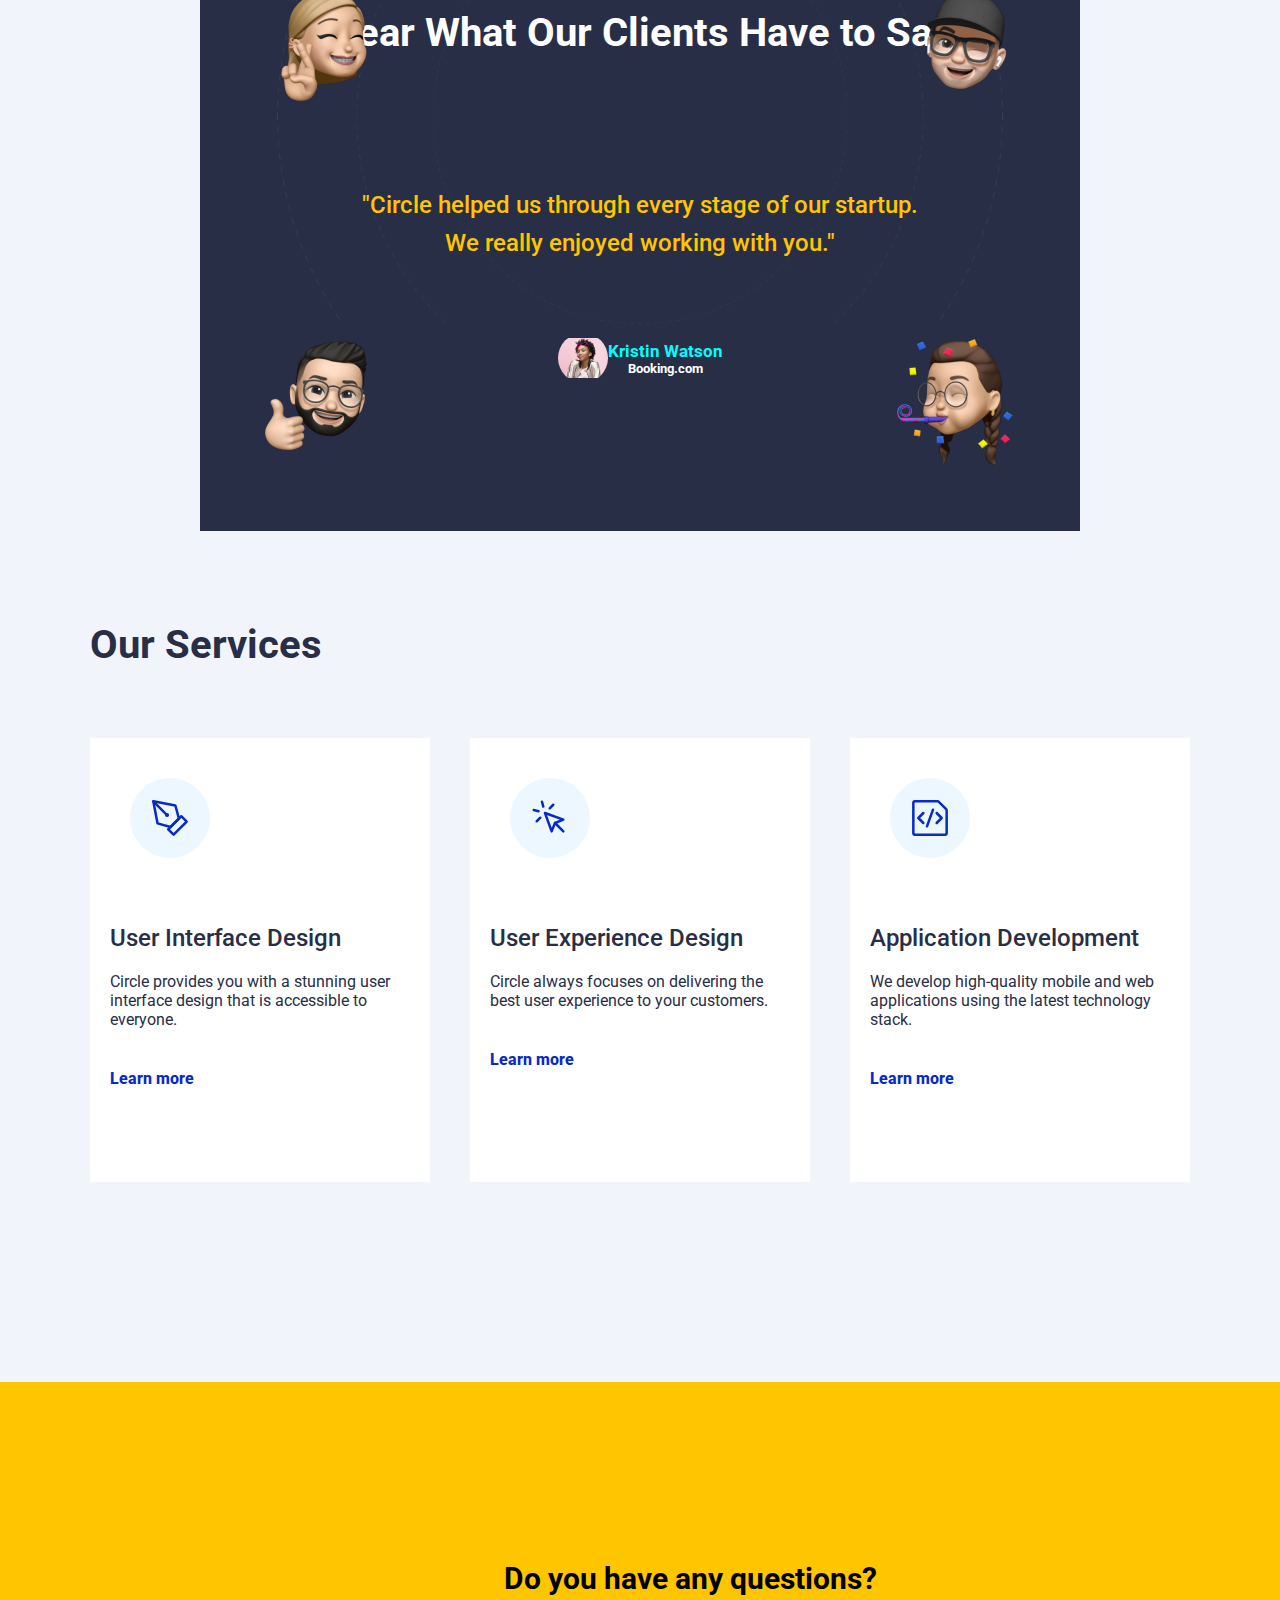
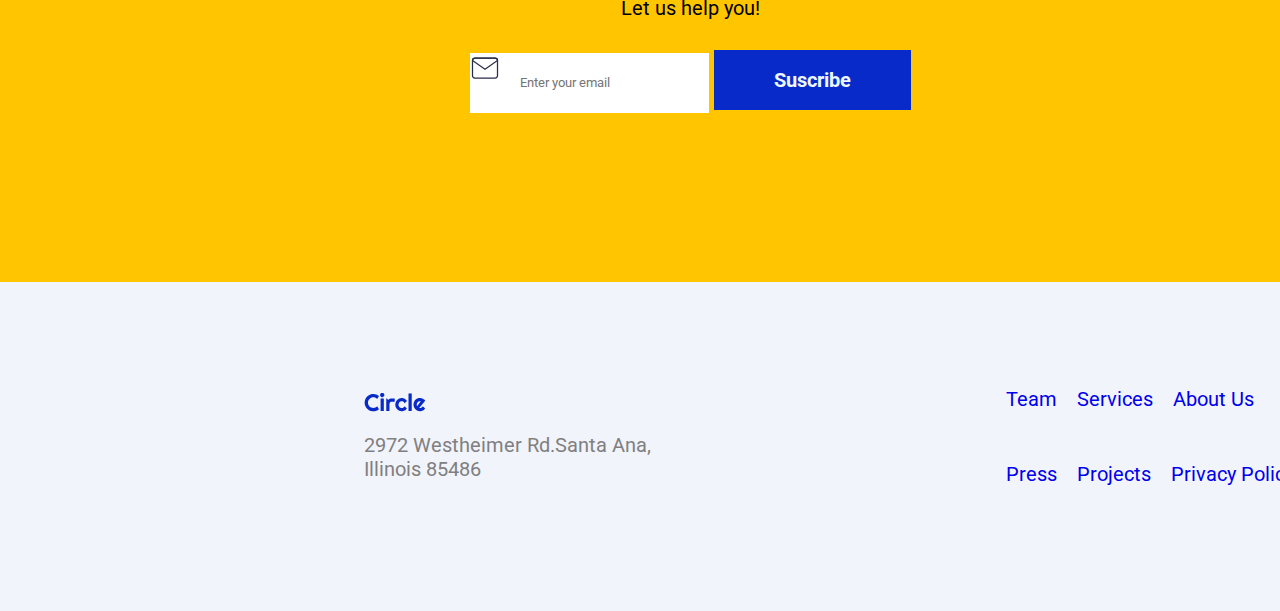
==== commit b486f44b: "proves" ====
--- a/index.html
+++ b/index.html
@@ -15,7 +15,7 @@
 
     <nav class="sect-nav">
       <div class="nav-container">
-          <img id="logCircle" src="/Img/logos/circle.svg" />
+          <img id="logCircle" src="Img/logos/circle.svg" />
         <div class="link-nav">
           <a class="active-page" href="#">Home</a>
           <a href="/project.html">Projects</a>
@@ -47,9 +47,9 @@
           </div>        
         </div>  
         <div class="imatges">
-          <img class="img-guy" src="/Img/hero-image.png" />
-          <img class="card-a" src="/Img/card-1.png" />
-          <img class="card-b" src="/Img/card-2.png" />
+          <img class="img-guy" src="Img/hero-image.png" />
+          <img class="card-a" src="Img/card-1.png" />
+          <img class="card-b" src="Img/card-2.png" />
         </div>    
       </div>    
     </section> 
--- a/style.css
+++ b/style.css
@@ -66,7 +66,7 @@
   display: flex;
 }
 #but-nav {
-  background-color: #292e47;
+  background-color: #072ac8;
   font-weight: bold;
   color: #ecf7ff;
   height: 10px;
@@ -157,7 +157,7 @@
   height: 100px;
 }
 .sumbit {
-  background-color: #292e47;
+  background-color: #072ac8;;
   color: white;
   width: 1140px;
   padding: 30px;
@@ -211,7 +211,7 @@
   left: auto;
   top: auto;
   right: 15%;
-  bottom: 0%;
+  bottom: 12%;
   width: 290px;
   vertical-align: middle;
   display: inline-block;
@@ -228,7 +228,7 @@
   font-size: 17px;
 }
 .but-guy {
-  background-color: #292e47;
+  background-color: #072ac8;;
   color: #ecf7ff;
   height: 50px;
   margin: 0px 40px 0px 40px;
@@ -293,7 +293,7 @@
   font-size: 16px;
   margin: 40px 20px;
   background-color: white;
-  color: #15298c;
+  color: #072ac8;
   text-decoration: none;
   font-weight: 800;
 }
@@ -585,7 +585,7 @@
   height: 60px;
   border: none;
   padding: 15px 60px;
-  background-color: #292e47;
+  background-color: #072ac8;;
   color: #ecf7ff;
   font-weight: bold;
   font-size: 20px;
@@ -623,7 +623,7 @@
 .foot-place {
   display: flex;
   flex-direction: column;
-  justify-content: space-between;
+  justify-content: space-around;
   margin-left: 100px;
   margin-right: 200px;
 }
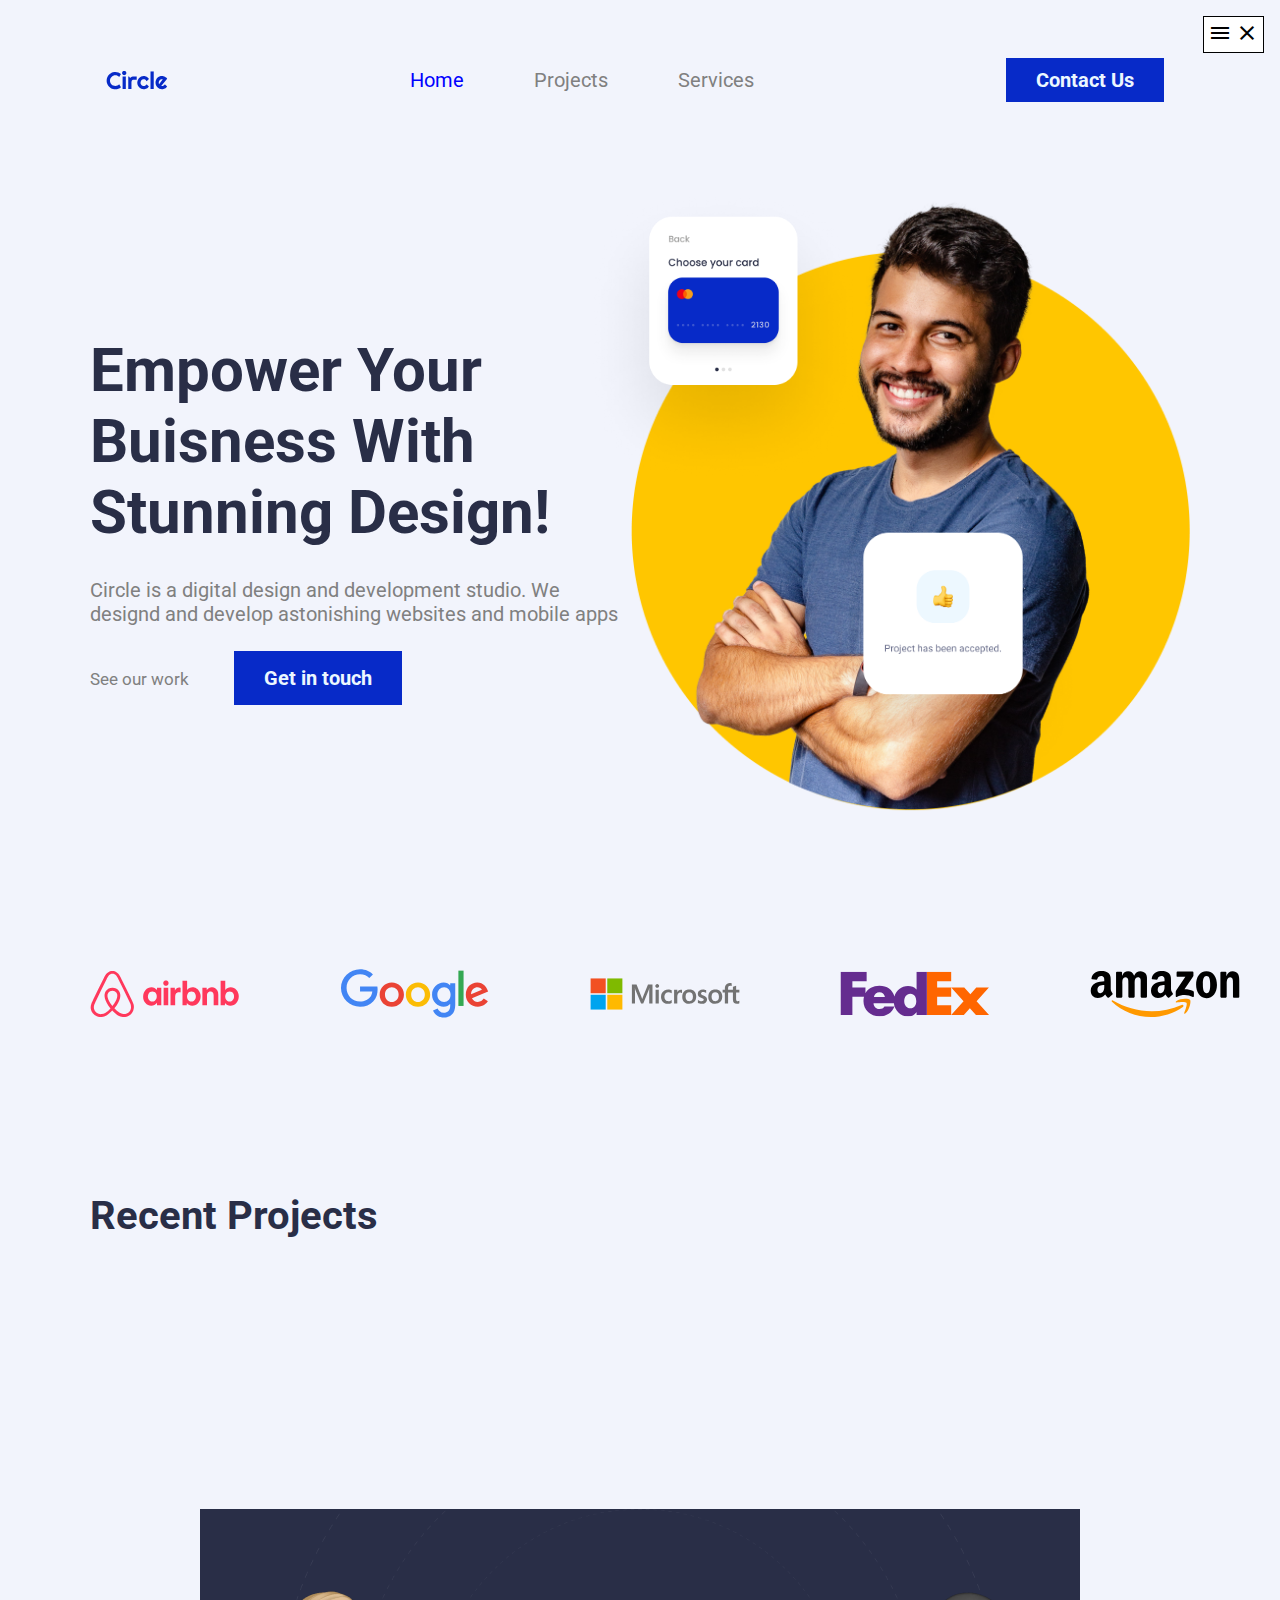
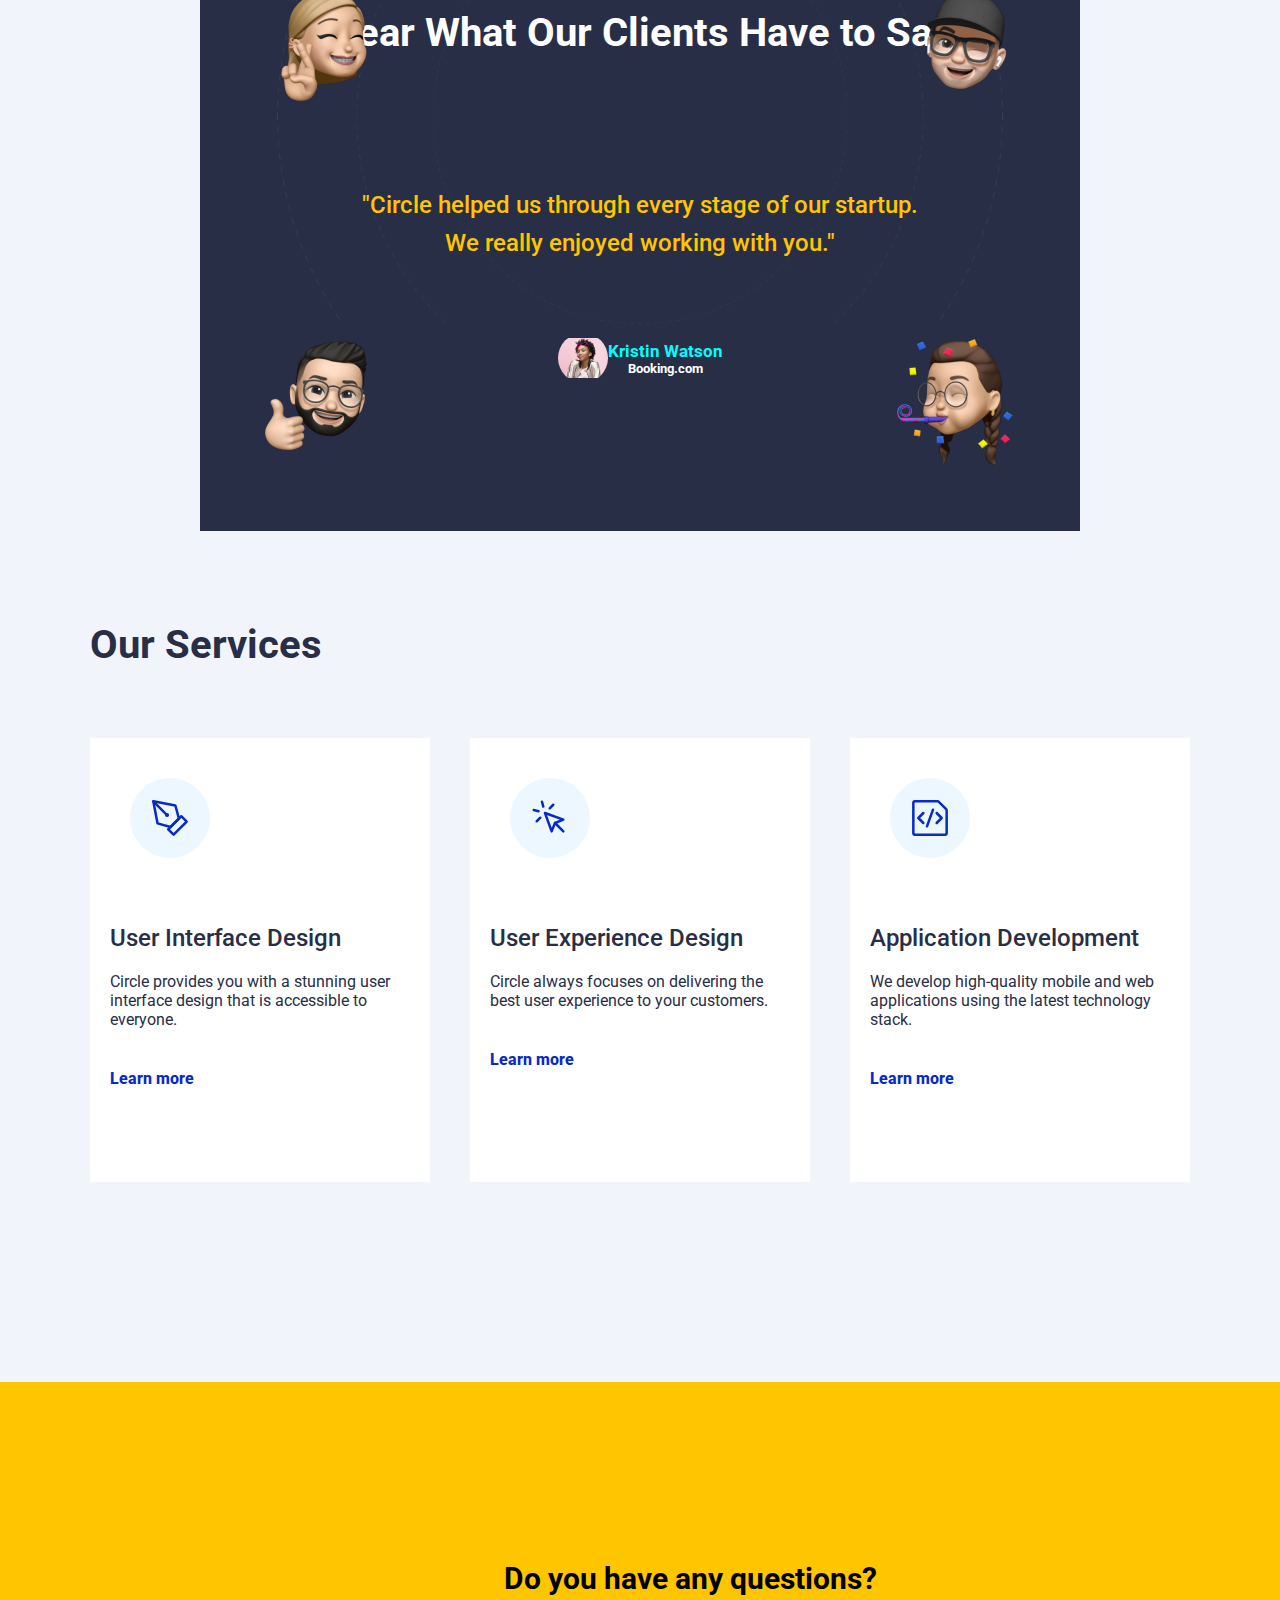
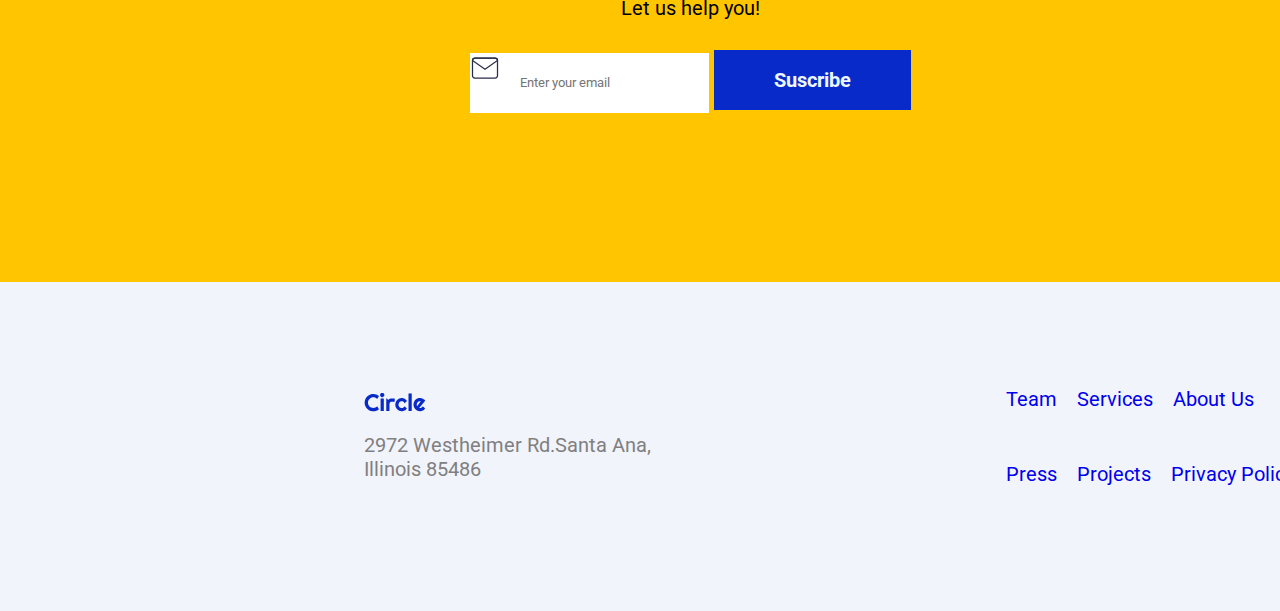
==== commit 8a31fed9: "Ready for presentation" ====
--- a/index.html
+++ b/index.html
@@ -9,13 +9,31 @@
     <link rel="preconnect" href="https://fonts.googleapis.com">
 <link rel="preconnect" href="https://fonts.gstatic.com" crossorigin>
 <link href="https://fonts.googleapis.com/css2?family=Roboto+Condensed&family=Roboto:wght@400;500;700&display=swap" rel="stylesheet">
+<link rel="stylesheet" href="https://fonts.googleapis.com/css2?family=Material+Symbols+Outlined:opsz,wght,FILL,GRAD@20..48,100..700,0..1,-50..200" />
   </head>
   <body>
+
+
+    <!-- ///////burger menu -->
+      
+    <ul class="menu">
+      <li><a class="menuItem"  href="/index.html">Home</a></li>
+      <li><a class="menuItem" href="/project.html">Projects</a></li>
+      <li><a class="menuItem" href="#">Services</a></li>
+    </ul>
+    <button class="hamburger">
+      <!-- material icons https://material.io/resources/icons/ -->
+      <i class="menuIcon material-symbols-outlined">menu</i>
+      <i class="closeIcon material-symbols-outlined">close</i>
+    </button>
+
+
+
     <!-- Nav bar -->
 
     <nav class="sect-nav">
       <div class="nav-container">
-          <img id="logCircle" src="Img/logos/circle.svg" />
+          <img id="logCircle" src="/Img/logos/circle.svg" />
         <div class="link-nav">
           <a class="active-page" href="#">Home</a>
           <a href="/project.html">Projects</a>
@@ -47,9 +65,9 @@
           </div>        
         </div>  
         <div class="imatges">
-          <img class="img-guy" src="Img/hero-image.png" />
-          <img class="card-a" src="Img/card-1.png" />
-          <img class="card-b" src="Img/card-2.png" />
+          <img class="img-guy" src="/Img/hero-image.png" />
+          <img class="card-a" src="/Img/card-1.png" />
+          <img class="card-b" src="/Img/card-2.png" />
         </div>    
       </div>    
     </section> 
@@ -257,5 +275,6 @@
 
 
   <script src="index.js"></script>
+  <script src="burger.js"></script>
   </body>
 </html>
--- a/style.css
+++ b/style.css
@@ -19,6 +19,56 @@
   margin: 20px 0px 30px;
 }
 
+/*  ///// BURGER MENU */
+
+.menuItem {
+  display: block;
+  margin: 2rem 4rem;
+  font-size: 20px;
+  color:#6b708d;
+  text-decoration: none;
+}
+
+.menuItem:hover {
+  text-decoration: underline;
+}
+
+.hamburger {
+  position: fixed;
+  z-index: 100;
+  top: 1rem;
+  right: 1rem;
+  padding: 4px;
+  border: black solid 1px;
+  background: white;
+  cursor: pointer;
+}
+
+.closeIcon {
+  display: none;
+}
+
+.menu {
+  position: fixed;
+  transform: translateY(-100%);
+  transition: transform 0.2s;
+  top: 0;
+  left: 0;
+  right: 0;
+  bottom: 0;
+  z-index: 99;
+  background: #C8C8C8;
+  color: white;
+  list-style: none;
+  padding-top: 4rem;
+}
+
+.showMenu {
+  transform: translateY(0);
+}
+
+
+
 /* HEADDIIINGSSSS H1 H2 H3 H4 I AFEGIR PROPIETATS */
 .container {
   max-width: 1100px;
@@ -92,7 +142,6 @@
   display: flex;
   justify-items: center;
   margin-top: 60px;
-  padding: ;
 }
 .the-img {
   width: 100%;
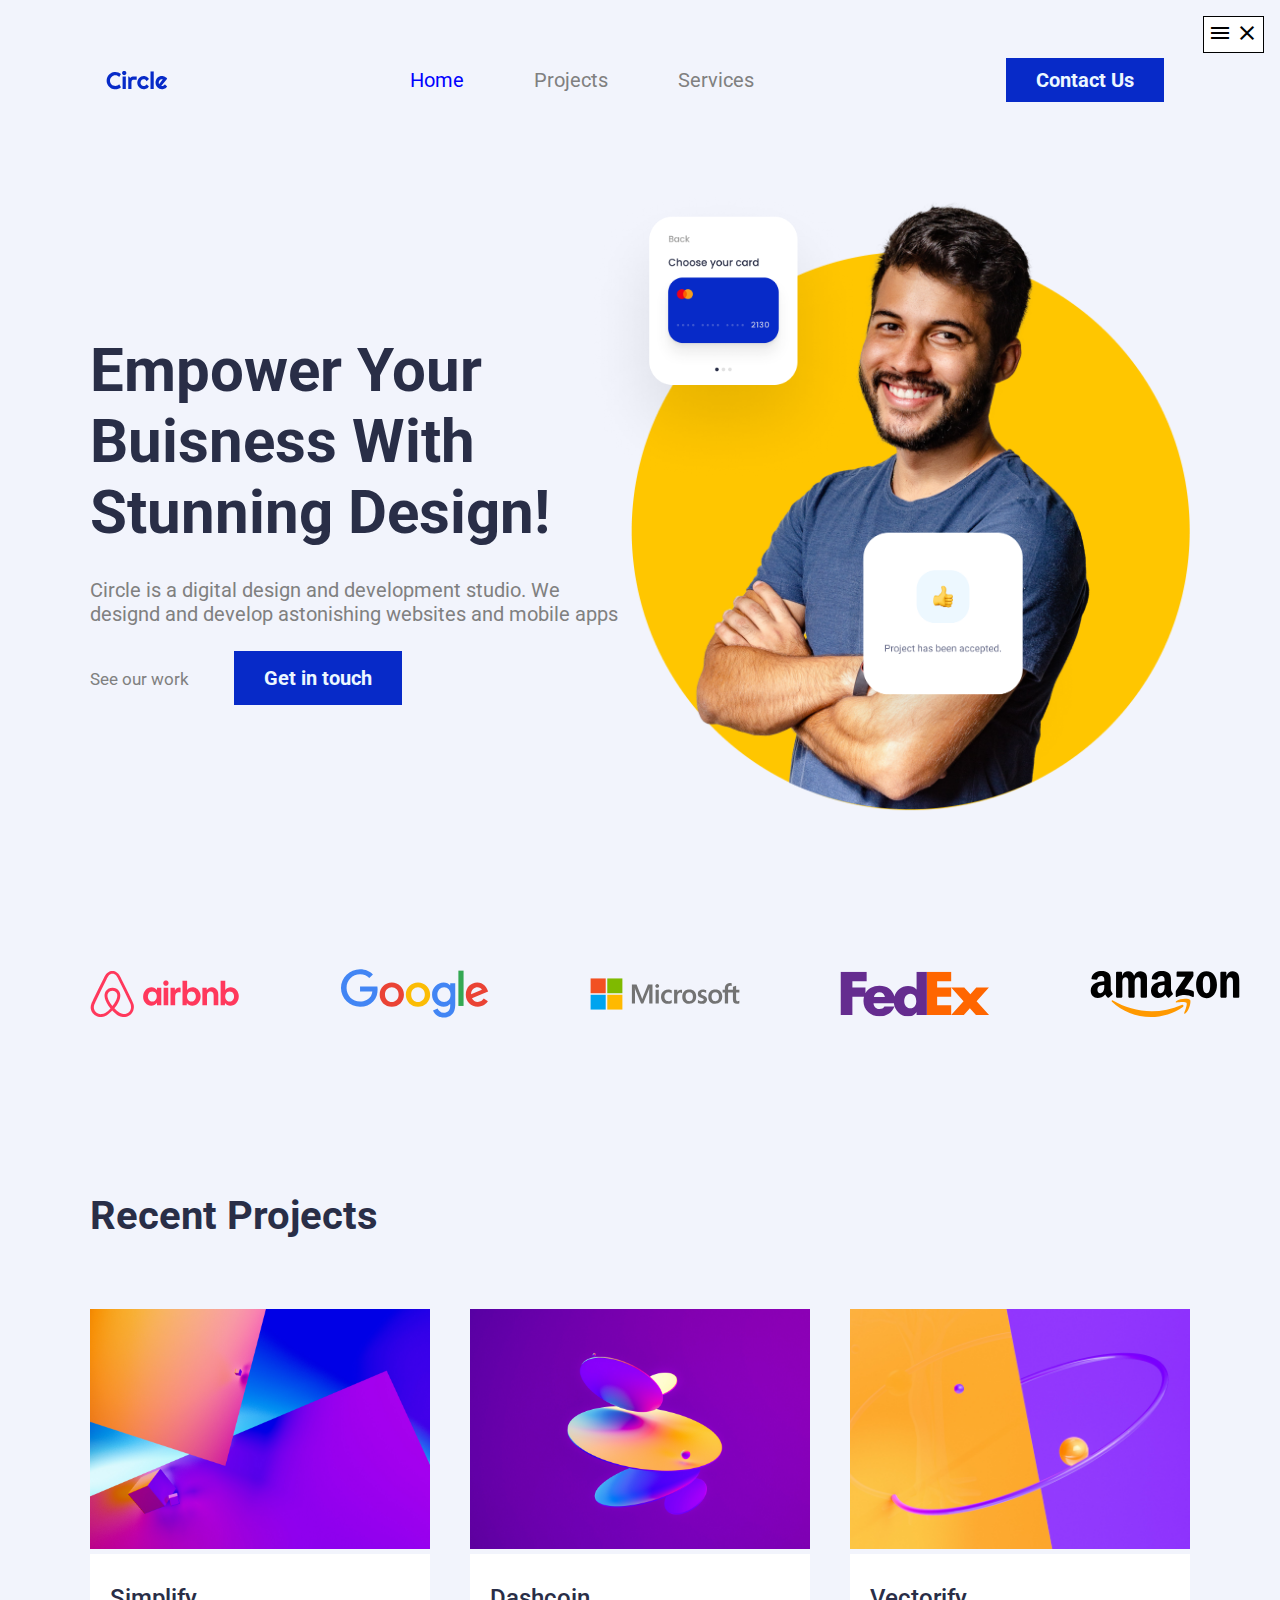
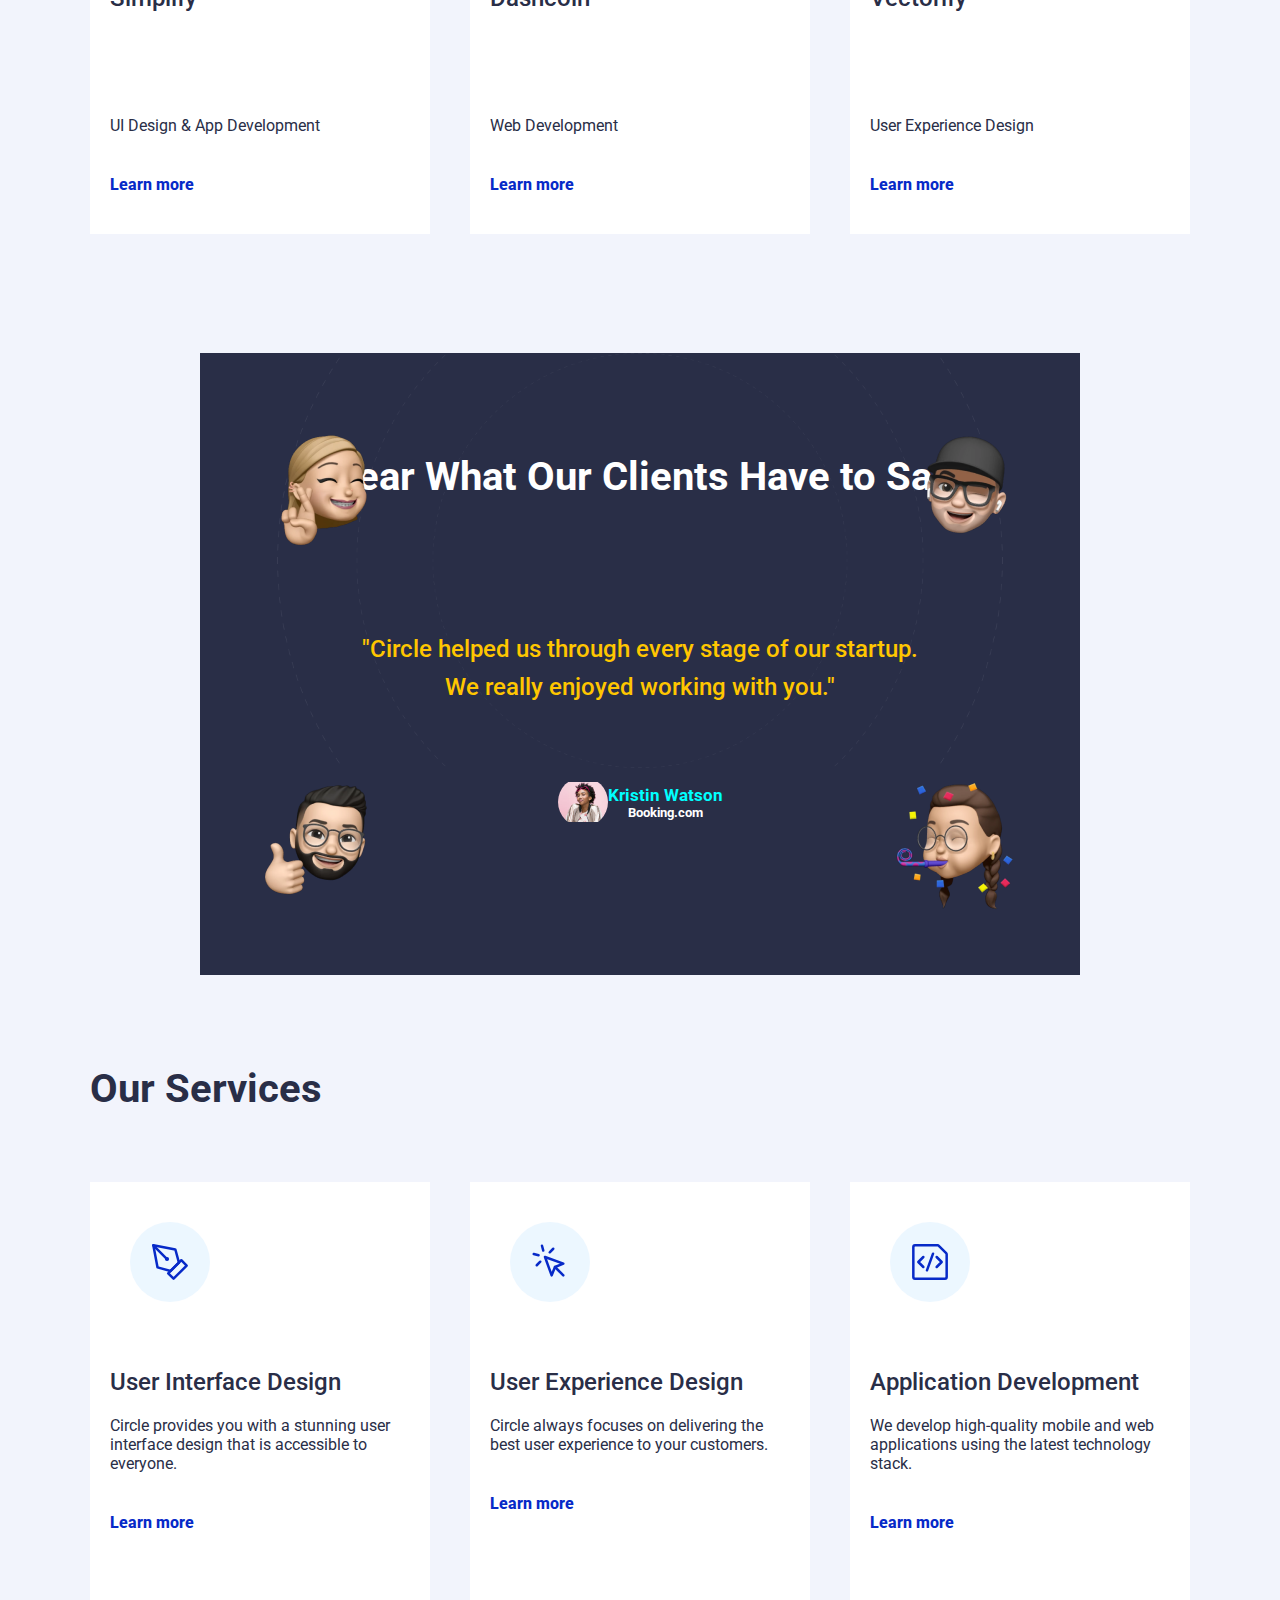
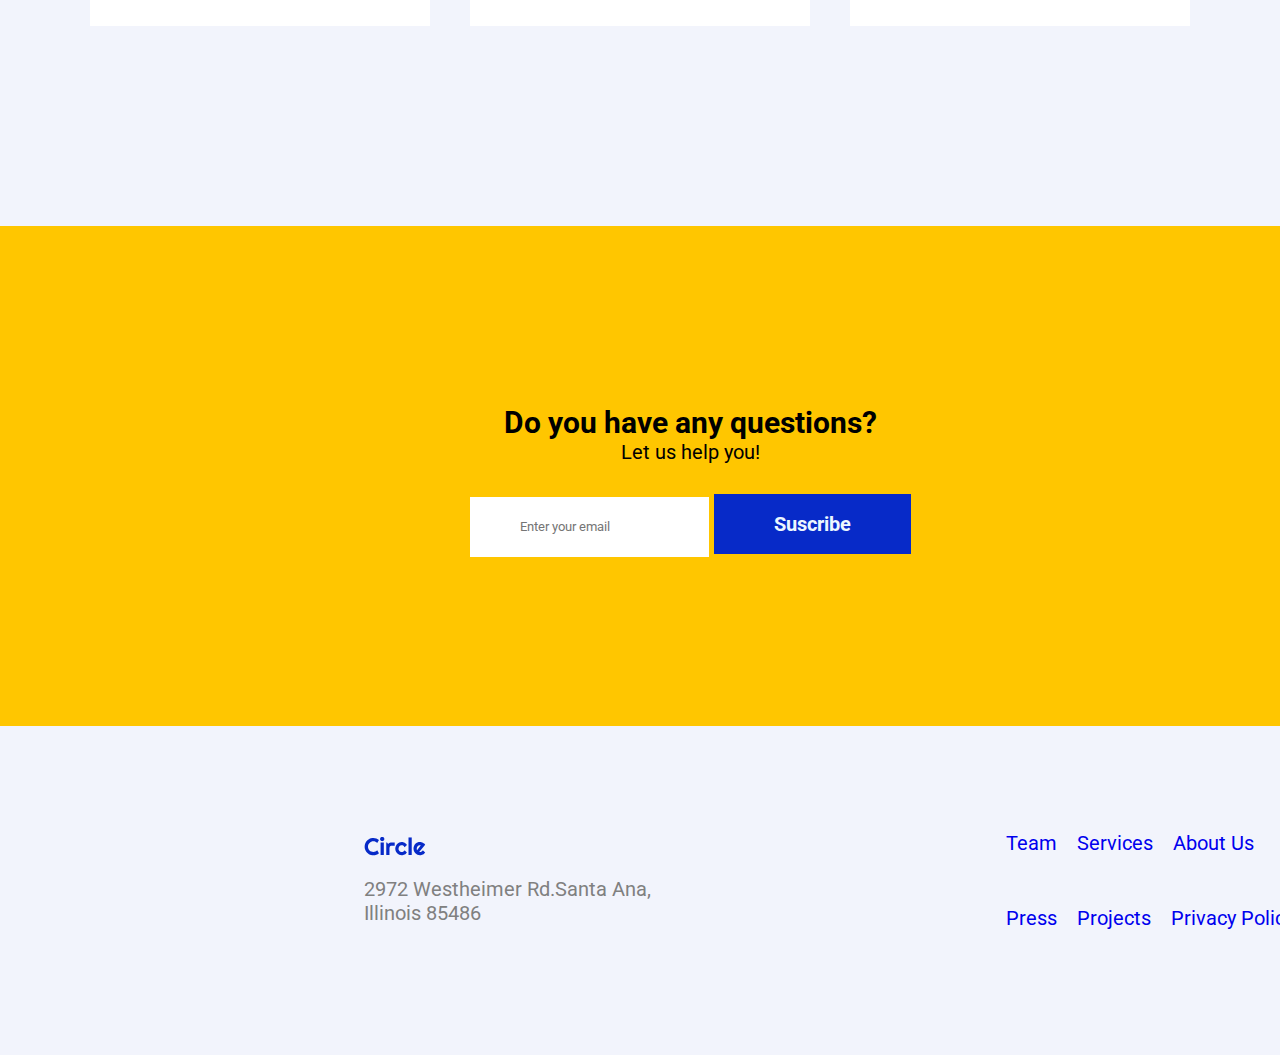
==== commit e8c53e93: "Solving" ====
--- a/index.html
+++ b/index.html
@@ -100,7 +100,7 @@
         <div class="dad-card-container">
           <div class="dad-card-subcontainer">
           
-            <!-- <div class="card">
+            <div class="card">
               <div class="card-img-container">
                 <img
                   class="card-img-general"
@@ -113,9 +113,9 @@
                 <p class="card-project-subtitle" card-project-">UI Design & App Development</p>
                 <a class="card-project-botton" href="project.html">Learn more</a>
               </div>
-            </div> -->
+            </div> 
           
-            <!-- <div class="card">
+            <div class="card">
                 <div class="card-img-container">
                   <img
                     class="card-img-general"
@@ -143,7 +143,7 @@
                   <p class="card-project-subtitle" card-project-">User Experience Design</p>
                   <a class="card-project-botton" href="#">Learn more</a>
                 </div>
-            </div> -->
+            </div>
           </div> 
         </div>
       </div>
--- a/style.css
+++ b/style.css
@@ -644,10 +644,7 @@
   border: none;
   padding: 0px 12px 0px 50px;
 }
-.imp {
-  background-image: url(/Img/mail.svg);
-  background-repeat: no-repeat;
-}
+
 
 /* FOOTER !!!!! */
 
